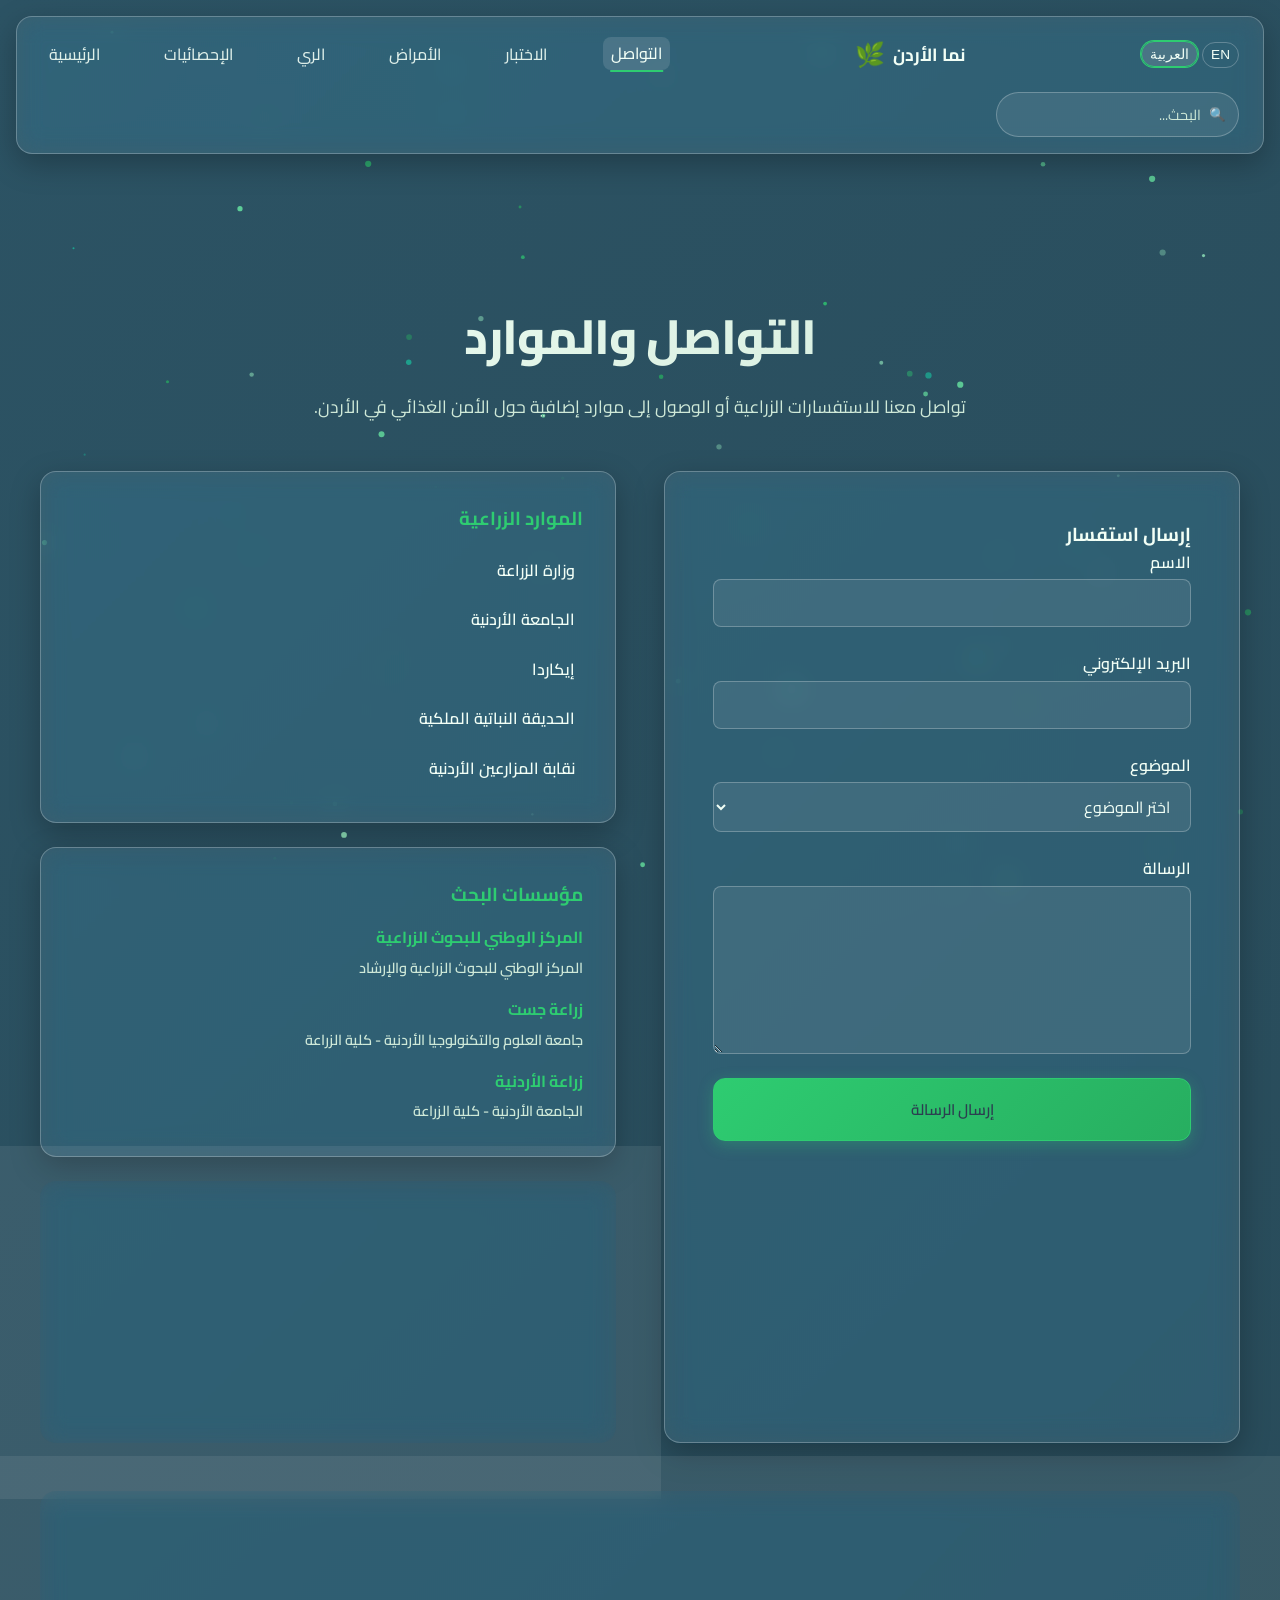
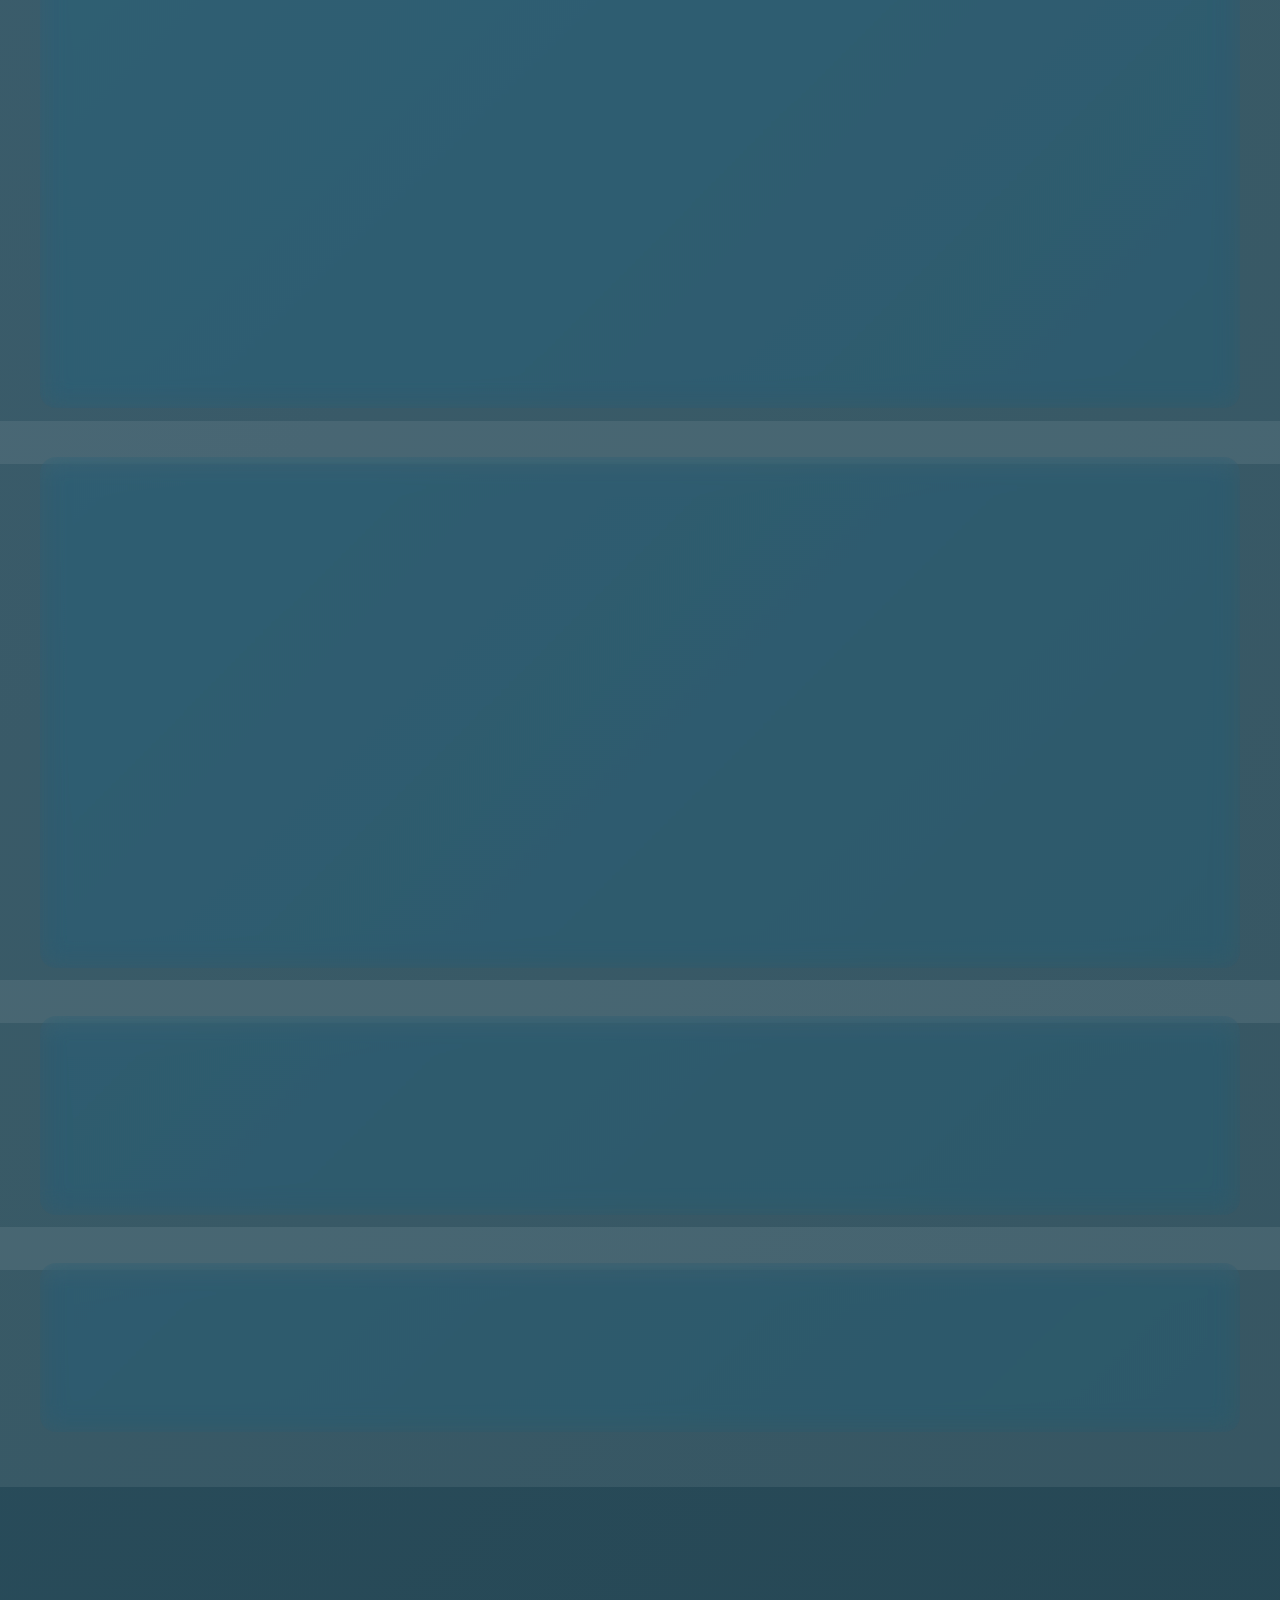
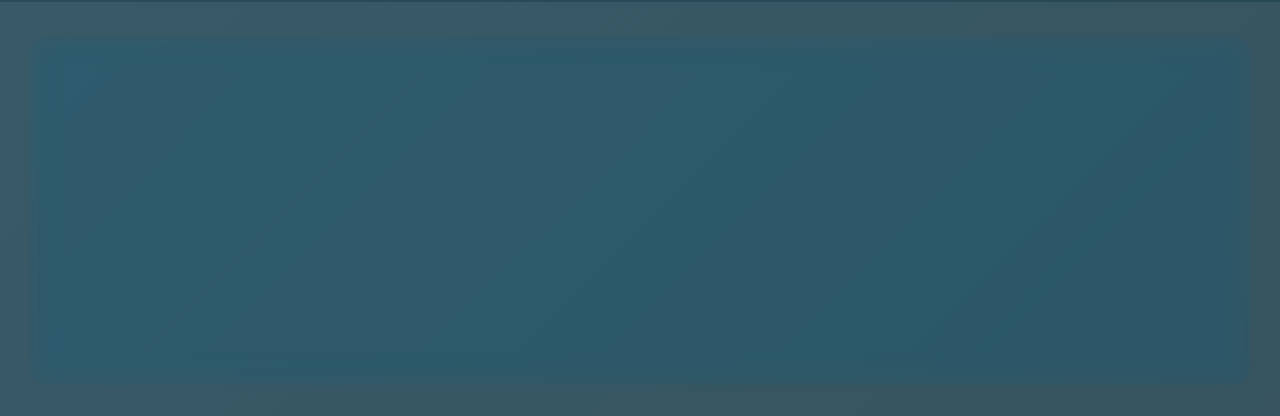
==== html/contact.html @ 5e42ae48 "Namaa Jordan2 - v1" ====
<!DOCTYPE html>
<html lang="en" dir="ltr">
<head>
  <meta charset="UTF-8" />
  <meta name="viewport" content="width=device-width, initial-scale=1.0" />
  <meta name="description" content="Contact & Resources - Get in touch for agricultural inquiries or access additional resources about Jordan's food security." />
  <title>Contact & Resources | اتصل بنا والموارد</title>
  <link rel="preconnect" href="https://fonts.googleapis.com">
  <link rel="preconnect" href="https://fonts.gstatic.com" crossorigin>
  <link href="https://fonts.googleapis.com/css2?family=Poppins:wght@300;400;600;700;800&family=Cairo:wght@400;600;700;800&display=swap" rel="stylesheet">
  <link rel="stylesheet" href="../css/style.css" />
  <link rel="stylesheet" href="../css/rtl-support.css" />
  <link rel="icon" href="../images/favicon.svg" />
</head>
<body>
  <canvas id="particles"></canvas>

  <header class="glass nav">
    <div class="brand">
      <span class="logo">🌿</span>
      <span data-i18n="brand">Food Security in Jordan</span>
    </div>
    <nav class="nav-menu">
      <a href="../index.html" data-i18n="nav_home">Home</a>
      <a href="statistics.html" data-i18n="nav_stats">Statistics</a>
      <a href="irrigation.html" data-i18n="nav_irrigation">Irrigation</a>
      <a href="diseases.html" data-i18n="nav_diseases">Diseases</a>
      <a href="quiz.html" data-i18n="nav_quiz">Quiz</a>
      <a href="contact.html" class="active" data-i18n="nav_contact">Contact</a>
    </nav>
    <div class="nav-toggle" id="navToggle">
      <span></span>
      <span></span>
      <span></span>
    </div>
    <div class="search-container">
      <input type="text" id="searchInput" placeholder="Search..." data-i18n-placeholder="search_placeholder">
      <button id="searchBtn">🔍</button>
    </div>
    <div class="lang-switch">
      <button id="lang-en" class="chip active">EN</button>
      <button id="lang-ar" class="chip">العربية</button>
    </div>
  </header>

  <main>
    <!-- Contact Section -->
    <section id="contact" class="section">
      <div class="container">
        <h2 class="section-title" data-i18n="contact_title">Contact & Resources</h2>
        <p class="section-desc" data-i18n="contact_desc">Get in touch for agricultural inquiries or access additional resources about Jordan's food security.</p>
        
        <div class="contact-content">
          <div class="contact-form-container glass fade-up">
            <h3 data-i18n="send_inquiry">Send an Inquiry</h3>
            <form class="contact-form" id="contactForm">
              <div class="form-group">
                <label for="name" data-i18n="name_label">Name</label>
                <input type="text" id="name" name="name" required>
              </div>
              <div class="form-group">
                <label for="email" data-i18n="email_label">Email</label>
                <input type="email" id="email" name="email" required>
              </div>
              <div class="form-group">
                <label for="subject" data-i18n="subject_label">Subject</label>
                <select id="subject" name="subject" required>
                  <option value="" data-i18n="select_subject">Select a subject</option>
                  <option value="irrigation" data-i18n="irrigation_inquiry">Irrigation Systems</option>
                  <option value="crops" data-i18n="crops_inquiry">Crop Information</option>
                  <option value="diseases" data-i18n="diseases_inquiry">Plant Diseases</option>
                  <option value="vertical-farming" data-i18n="vertical_farming_inquiry">Vertical Farming</option>
                  <option value="research" data-i18n="research_inquiry">Research Collaboration</option>
                  <option value="other" data-i18n="other_inquiry">Other</option>
                </select>
              </div>
              <div class="form-group">
                <label for="message" data-i18n="message_label">Message</label>
                <textarea id="message" name="message" rows="5" required></textarea>
              </div>
              <button type="submit" class="btn primary" data-i18n="send_message">Send Message</button>
            </form>
          </div>
          
          <div class="contact-info">
            <div class="info-card glass fade-up">
              <h3 data-i18n="agricultural_resources">Agricultural Resources</h3>
              <div class="resource-links">
                <a href="#" class="resource-link" data-i18n="ministry_agriculture">Ministry of Agriculture</a>
                <a href="#" class="resource-link" data-i18n="jordan_university">Jordan University of Science & Technology</a>
                <a href="#" class="resource-link" data-i18n="icarda">ICARDA - International Center for Agricultural Research</a>
                <a href="#" class="resource-link" data-i18n="royal_botanic_garden">Royal Botanic Garden</a>
                <a href="#" class="resource-link" data-i18n="farmers_union">Jordan Farmers Union</a>
              </div>
            </div>
            
            <div class="info-card glass fade-up">
              <h3 data-i18n="research_institutions">Research Institutions</h3>
              <div class="institution-list">
                <div class="institution">
                  <h4 data-i18n="ncare">NCARE</h4>
                  <p data-i18n="ncare_desc">National Center for Agricultural Research and Extension</p>
                </div>
                <div class="institution">
                  <h4 data-i18n="just_agriculture">JUST Agriculture</h4>
                  <p data-i18n="just_desc">Faculty of Agriculture, Jordan University of Science and Technology</p>
                </div>
                <div class="institution">
                  <h4 data-i18n="uoj_agriculture">UoJ Agriculture</h4>
                  <p data-i18n="uoj_desc">Faculty of Agriculture, University of Jordan</p>
                </div>
              </div>
            </div>
            
            <div class="info-card glass fade-up">
              <h3 data-i18n="emergency_contacts">Emergency Agricultural Support</h3>
              <div class="emergency-contacts">
                <div class="emergency-contact">
                  <span class="contact-type" data-i18n="plant_disease_hotline">Plant Disease Hotline</span>
                  <span class="contact-info">+962-6-XXX-XXXX</span>
                </div>
                <div class="emergency-contact">
                  <span class="contact-type" data-i18n="irrigation_support">Irrigation Support</span>
                  <span class="contact-info">+962-6-XXX-XXXX</span>
                </div>
                <div class="emergency-contact">
                  <span class="contact-type" data-i18n="extension_services">Extension Services</span>
                  <span class="contact-info">+962-6-XXX-XXXX</span>
                </div>
              </div>
            </div>
          </div>
        </div>

        <!-- Expert Network -->
        <div class="expert-network glass fade-up">
          <h3 data-i18n="expert_network_title">Expert Network</h3>
          <p data-i18n="expert_network_desc">Connect with leading agricultural experts and researchers in Jordan.</p>
          
          <div class="experts-grid">
            <div class="expert-card">
              <div class="expert-avatar">👨‍🔬</div>
              <div class="expert-info">
                <h4 data-i18n="expert_irrigation">Dr. Ahmad Al-Rashid</h4>
                <p class="expert-title" data-i18n="irrigation_specialist">Irrigation Systems Specialist</p>
                <p class="expert-affiliation" data-i18n="just_affiliation">Jordan University of Science & Technology</p>
                <div class="expert-expertise">
                  <span class="expertise-tag" data-i18n="drip_irrigation">Drip Irrigation</span>
                  <span class="expertise-tag" data-i18n="water_management">Water Management</span>
                  <span class="expertise-tag" data-i18n="precision_agriculture">Precision Agriculture</span>
                </div>
              </div>
            </div>

            <div class="expert-card">
              <div class="expert-avatar">👩‍🌾</div>
              <div class="expert-info">
                <h4 data-i18n="expert_crops">Dr. Fatima Al-Zahra</h4>
                <p class="expert-title" data-i18n="crop_scientist">Crop Production Scientist</p>
                <p class="expert-affiliation" data-i18n="uoj_affiliation">University of Jordan</p>
                <div class="expert-expertise">
                  <span class="expertise-tag" data-i18n="olive_cultivation">Olive Cultivation</span>
                  <span class="expertise-tag" data-i18n="sustainable_farming">Sustainable Farming</span>
                  <span class="expertise-tag" data-i18n="organic_agriculture">Organic Agriculture</span>
                </div>
              </div>
            </div>

            <div class="expert-card">
              <div class="expert-avatar">👨‍💼</div>
              <div class="expert-info">
                <h4 data-i18n="expert_diseases">Dr. Omar Khalil</h4>
                <p class="expert-title" data-i18n="plant_pathologist">Plant Pathologist</p>
                <p class="expert-affiliation" data-i18n="ncare_affiliation">NCARE</p>
                <div class="expert-expertise">
                  <span class="expertise-tag" data-i18n="disease_management">Disease Management</span>
                  <span class="expertise-tag" data-i18n="integrated_pest_management">IPM</span>
                  <span class="expertise-tag" data-i18n="biological_control">Biological Control</span>
                </div>
              </div>
            </div>

            <div class="expert-card">
              <div class="expert-avatar">👩‍💻</div>
              <div class="expert-info">
                <h4 data-i18n="expert_technology">Dr. Layla Mansour</h4>
                <p class="expert-title" data-i18n="agtech_researcher">AgTech Researcher</p>
                <p class="expert-affiliation" data-i18n="icarda_affiliation">ICARDA</p>
                <div class="expert-expertise">
                  <span class="expertise-tag" data-i18n="vertical_farming">Vertical Farming</span>
                  <span class="expertise-tag" data-i18n="smart_agriculture">Smart Agriculture</span>
                  <span class="expertise-tag" data-i18n="climate_adaptation">Climate Adaptation</span>
                </div>
              </div>
            </div>
          </div>
        </div>

        <!-- Educational Programs -->
        <div class="educational-programs glass fade-up">
          <h3 data-i18n="educational_programs_title">Educational Programs & Training</h3>
          
          <div class="programs-grid">
            <div class="program-card">
              <div class="program-icon">🎓</div>
              <h4 data-i18n="farmer_training">Farmer Training Programs</h4>
              <p data-i18n="farmer_training_desc">Comprehensive training programs for modern agricultural techniques and sustainable farming practices.</p>
              <div class="program-details">
                <div class="program-detail">
                  <span class="detail-label" data-i18n="duration">Duration:</span>
                  <span class="detail-value" data-i18n="duration_weeks">2-4 weeks</span>
                </div>
                <div class="program-detail">
                  <span class="detail-label" data-i18n="frequency">Frequency:</span>
                  <span class="detail-value" data-i18n="frequency_monthly">Monthly</span>
                </div>
                <div class="program-detail">
                  <span class="detail-label" data-i18n="location">Location:</span>
                  <span class="detail-value" data-i18n="location_multiple">Multiple Centers</span>
                </div>
              </div>
              <button class="btn ghost" data-i18n="learn_more">Learn More</button>
            </div>

            <div class="program-card">
              <div class="program-icon">🔬</div>
              <h4 data-i18n="research_workshops">Research Workshops</h4>
              <p data-i18n="research_workshops_desc">Advanced workshops on agricultural research methodologies and latest scientific developments.</p>
              <div class="program-details">
                <div class="program-detail">
                  <span class="detail-label" data-i18n="duration">Duration:</span>
                  <span class="detail-value" data-i18n="duration_days">3-5 days</span>
                </div>
                <div class="program-detail">
                  <span class="detail-label" data-i18n="frequency">Frequency:</span>
                  <span class="detail-value" data-i18n="frequency_quarterly">Quarterly</span>
                </div>
                <div class="program-detail">
                  <span class="detail-label" data-i18n="location">Location:</span>
                  <span class="detail-value" data-i18n="location_universities">Universities</span>
                </div>
              </div>
              <button class="btn ghost" data-i18n="learn_more">Learn More</button>
            </div>

            <div class="program-card">
              <div class="program-icon">💻</div>
              <h4 data-i18n="online_courses">Online Courses</h4>
              <p data-i18n="online_courses_desc">Self-paced online learning modules covering various aspects of Jordan's agriculture and food security.</p>
              <div class="program-details">
                <div class="program-detail">
                  <span class="detail-label" data-i18n="duration">Duration:</span>
                  <span class="detail-value" data-i18n="duration_flexible">Flexible</span>
                </div>
                <div class="program-detail">
                  <span class="detail-label" data-i18n="frequency">Frequency:</span>
                  <span class="detail-value" data-i18n="frequency_anytime">Anytime</span>
                </div>
                <div class="program-detail">
                  <span class="detail-label" data-i18n="location">Location:</span>
                  <span class="detail-value" data-i18n="location_online">Online</span>
                </div>
              </div>
              <button class="btn ghost" data-i18n="learn_more">Learn More</button>
            </div>

            <div class="program-card">
              <div class="program-icon">🌱</div>
              <h4 data-i18n="youth_programs">Youth Agriculture Programs</h4>
              <p data-i18n="youth_programs_desc">Special programs designed to engage young people in agriculture and promote career development in the sector.</p>
              <div class="program-details">
                <div class="program-detail">
                  <span class="detail-label" data-i18n="duration">Duration:</span>
                  <span class="detail-value" data-i18n="duration_months">6 months</span>
                </div>
                <div class="program-detail">
                  <span class="detail-label" data-i18n="frequency">Frequency:</span>
                  <span class="detail-value" data-i18n="frequency_biannual">Bi-annual</span>
                </div>
                <div class="program-detail">
                  <span class="detail-label" data-i18n="location">Location:</span>
                  <span class="detail-value" data-i18n="location_field">Field Sites</span>
                </div>
              </div>
              <button class="btn ghost" data-i18n="learn_more">Learn More</button>
            </div>
          </div>
        </div>
        
        <!-- Social Sharing -->
        <div class="social-sharing glass fade-up">
          <h3 data-i18n="share_knowledge">Share This Knowledge</h3>
          <div class="social-buttons">
            <button class="social-btn facebook" data-i18n="share_facebook">Share on Facebook</button>
            <button class="social-btn twitter" data-i18n="share_twitter">Share on Twitter</button>
            <button class="social-btn linkedin" data-i18n="share_linkedin">Share on LinkedIn</button>
            <button class="social-btn whatsapp" data-i18n="share_whatsapp">Share on WhatsApp</button>
          </div>
        </div>

        <!-- Newsletter Signup -->
        <div class="newsletter-signup glass fade-up">
          <h3 data-i18n="newsletter_title">Stay Updated</h3>
          <p data-i18n="newsletter_desc">Subscribe to our newsletter for the latest updates on Jordan's agricultural developments and food security initiatives.</p>
          
          <form class="newsletter-form" id="newsletterForm">
            <div class="newsletter-input-group">
              <input type="email" id="newsletter-email" name="newsletter-email" placeholder="Enter your email address" data-i18n-placeholder="newsletter_placeholder" required>
              <button type="submit" class="btn primary" data-i18n="subscribe">Subscribe</button>
            </div>
            <div class="newsletter-options">
              <label class="checkbox-label">
                <input type="checkbox" name="newsletter-topics" value="research">
                <span class="checkmark"></span>
                <span data-i18n="newsletter_research">Research Updates</span>
              </label>
              <label class="checkbox-label">
                <input type="checkbox" name="newsletter-topics" value="events">
                <span class="checkmark"></span>
                <span data-i18n="newsletter_events">Events & Workshops</span>
              </label>
              <label class="checkbox-label">
                <input type="checkbox" name="newsletter-topics" value="policy">
                <span class="checkmark"></span>
                <span data-i18n="newsletter_policy">Policy Updates</span>
              </label>
            </div>
          </form>
        </div>
      </div>
    </section>
  </main>

  <!-- Loading Overlay -->
  <div class="loading-overlay" id="loadingOverlay">
    <div class="loading-spinner"></div>
    <p data-i18n="loading">Loading...</p>
  </div>

  <footer class="footer glass">
    <div class="footer-content">
      <div class="footer-section">
        <h4 data-i18n="about_site">About This Site</h4>
        <p data-i18n="footer_description">Comprehensive resource for Jordan's food security, agriculture, and sustainable farming practices.</p>
      </div>
      <div class="footer-section">
        <h4 data-i18n="quick_links">Quick Links</h4>
        <div class="footer-links">
          <a href="statistics.html" data-i18n="nav_stats">Statistics</a>
          <a href="irrigation.html" data-i18n="nav_irrigation">Irrigation</a>
          <a href="index.html#crops" data-i18n="nav_crops">Crops</a>
          <a href="diseases.html" data-i18n="nav_diseases">Diseases</a>
        </div>
      </div>
      <div class="footer-section">
        <h4 data-i18n="resources">Resources</h4>
        <div class="footer-links">
          <a href="quiz.html" data-i18n="nav_quiz">Knowledge Quiz</a>
          <a href="contact.html" data-i18n="nav_contact">Contact</a>
          <a href="#" data-i18n="print_version">Print Version</a>
          <a href="#" data-i18n="download_pdf">Download PDF</a>
        </div>
      </div>
    </div>
    <div class="footer-bottom">
      <p>
        <span data-i18n="footer_txt">Namaa Jordan</span>
        · <a href="#contact" class="top" data-i18n="back_top">Back to top</a>
      </p>
      <p class="footer-credits">
        <span data-i18n="footer_year">2025</span>
        · <span data-i18n="footer_version">Version 1.0</span>
      </p>
    </div>
  </footer>

  <script src="../js/data-manager.js"></script>
  <script src="../js/chart-manager.js"></script>
  <script src="../js/language-manager.js"></script>
  <script src="../js/app.js"></script>
</body>
</html>
---- css/style.css ----
/* Enhanced Food Security in Jordan - Comprehensive CSS */
:root {
  /* Color Palette */
  --bg1: #0f2027; /* Dark green-blue */
  --bg2: #203a43;
  --bg3: #2c5364;
  --acc1: #2ecc71; /* Primary green */
  --acc2: #27ae60; /* Secondary green */
  --acc3: #1abc9c; /* Teal accent */
  --warning: #f39c12; /* Orange */
  --danger: #e74c3c; /* Red */
  --info: #3498db; /* Blue */
  
  /* Glass morphism */
  --glass-bg: rgba(255,255,255,0.08);
  --glass-brd: rgba(255,255,255,0.25);
  --glass-hover: rgba(255,255,255,0.12);
  
  /* Typography */
  --text: #f2fff6;
  --text-muted: #cfe9d8;
  --text-dark: #2c3e50;
  --text-light: #ecf0f1;
  
  /* Shadows */
  --shadow-sm: 0 2px 10px rgba(0,0,0,0.1);
  --shadow: 0 10px 30px rgba(0,0,0,0.25);
  --shadow-lg: 0 20px 60px rgba(0,0,0,0.35);
  
  /* Spacing */
  --space-xs: 0.25rem;
  --space-sm: 0.5rem;
  --space-md: 1rem;
  --space-lg: 1.5rem;
  --space-xl: 2rem;
  --space-2xl: 3rem;
  
  /* Breakpoints */
  --mobile: 480px;
  --tablet: 768px;
  --desktop: 1024px;
  --wide: 1440px;
  
  /* Animations */
  --transition: all 0.3s cubic-bezier(0.4, 0, 0.2, 1);
  --transition-fast: all 0.15s ease;
  --transition-slow: all 0.5s ease;
}

/* Reset and Base Styles */
*, *::before, *::after {
  box-sizing: border-box;
  margin: 0;
  padding: 0;
}

html {
  font-size: 16px;
  scroll-behavior: smooth;
}

body {
  height: 100%;
  color: var(--text);
  font-family: 'Poppins', 'Cairo', system-ui, -apple-system, 'Segoe UI', Roboto, Arial, sans-serif;
  font-weight: 400;
  line-height: 1.6;
  background: linear-gradient(-45deg, var(--bg1), var(--bg2), var(--bg3));
  background-size: 400% 400%;
  animation: bgShift 18s ease infinite;
  overflow-x: hidden;
  -webkit-font-smoothing: antialiased;
  -moz-osx-font-smoothing: grayscale;
}

@keyframes bgShift {
  0% { background-position: 0% 50%; }
  50% { background-position: 100% 50%; }
  100% { background-position: 0% 50%; }
}

/* Particles Canvas */
#particles {
  position: fixed;
  inset: 0;
  z-index: 0;
  pointer-events: none;
}

/* Enhanced Glassmorphism */
.glass {
  background: var(--glass-bg);
  border: 1px solid var(--glass-brd);
  backdrop-filter: blur(12px) saturate(140%);
  -webkit-backdrop-filter: blur(12px) saturate(140%);
  border-radius: 16px;
  box-shadow: var(--shadow);
  transition: var(--transition);
}

.glass:hover {
  background: var(--glass-hover);
  transform: translateY(-2px);
  box-shadow: var(--shadow-lg);
}

/* Enhanced Navigation */
.nav {
  position: sticky;
  top: var(--space-md);
  z-index: 100;
  margin: var(--space-md);
  padding: var(--space-md) var(--space-lg);
  display: flex;
  align-items: center;
  justify-content: space-between;
  gap: var(--space-md);
  flex-wrap: wrap;
}

.brand {
  display: flex;
  align-items: center;
  gap: var(--space-sm);
  font-weight: 700;
  font-size: 1.1rem;
  white-space: nowrap;
}

.brand .logo {
  font-size: 1.5rem;
  animation: pulse 2s ease-in-out infinite alternate;
}

@keyframes pulse {
  0% { transform: scale(1); }
  100% { transform: scale(1.05); }
}

.nav-menu {
  display: flex;
  gap: var(--space-md);
  flex-wrap: wrap;
  align-items: center;
}

.nav-menu a {
  color: var(--text);
  text-decoration: none;
  opacity: 0.9;
  transition: var(--transition);
  padding: var(--space-xs) var(--space-sm);
  border-radius: 8px;
  font-weight: 500;
  position: relative;
}

.nav-menu a:hover,
.nav-menu a.active {
  opacity: 1;
  background: var(--glass-hover);
  transform: translateY(-1px);
}

.nav-menu a::after {
  content: '';
  position: absolute;
  bottom: -2px;
  left: 50%;
  width: 0;
  height: 2px;
  background: var(--acc1);
  transition: var(--transition);
  transform: translateX(-50%);
}

.nav-menu a:hover::after,
.nav-menu a.active::after {
  width: 80%;
}

/* Mobile Navigation Toggle */
.nav-toggle {
  display: none;
  flex-direction: column;
  cursor: pointer;
  padding: var(--space-xs);
  gap: 4px;
}

.nav-toggle span {
  width: 24px;
  height: 2px;
  background: var(--text);
  transition: var(--transition);
  border-radius: 2px;
}

.nav-toggle.active span:nth-child(1) {
  transform: rotate(45deg) translate(6px, 6px);
}

.nav-toggle.active span:nth-child(2) {
  opacity: 0;
}

.nav-toggle.active span:nth-child(3) {
  transform: rotate(-45deg) translate(6px, -6px);
}

/* Search Container */
.search-container {
  display: flex;
  align-items: center;
  background: var(--glass-bg);
  border: 1px solid var(--glass-brd);
  border-radius: 24px;
  padding: var(--space-xs) var(--space-sm);
  transition: var(--transition);
}

.search-container:focus-within {
  background: var(--glass-hover);
  box-shadow: 0 0 0 2px var(--acc1);
}

#searchInput {
  background: transparent;
  border: none;
  color: var(--text);
  padding: var(--space-xs);
  width: 200px;
  outline: none;
  font-size: 0.9rem;
}

#searchInput::placeholder {
  color: var(--text-muted);
}

#searchBtn {
  background: transparent;
  border: none;
  color: var(--text);
  cursor: pointer;
  padding: var(--space-xs);
  border-radius: 50%;
  transition: var(--transition);
}

#searchBtn:hover {
  background: var(--glass-hover);
}

/* Language Switch */
.lang-switch {
  display: flex;
  gap: var(--space-xs);
}

.chip {
  border: 1px solid var(--glass-brd);
  background: transparent;
  color: var(--text);
  padding: var(--space-xs) var(--space-sm);
  border-radius: 20px;
  cursor: pointer;
  transition: var(--transition);
  font-size: 0.85rem;
  font-weight: 500;
}

.chip.active,
.chip:hover {
  background: var(--glass-hover);
  transform: translateY(-1px);
}

.chip.active {
  border-color: var(--acc1);
  box-shadow: 0 0 0 1px var(--acc1);
}

/* Main Layout */
main {
  position: relative;
  z-index: 1;
}

.section {
  padding: clamp(60px, 8vw, 120px) var(--space-lg);
  position: relative;
}

.section.alt {
  background: linear-gradient(to bottom, rgba(255,255,255,0.05), rgba(255,255,255,0));
}

.container {
  max-width: 1200px;
  margin: 0 auto;
  width: 100%;
}

.section-title {
  font-size: clamp(2rem, 5vw, 3rem);
  margin: 0 0 var(--space-md);
  letter-spacing: -0.02em;
  font-weight: 700;
  background: linear-gradient(135deg, var(--text), var(--text-muted));
  -webkit-background-clip: text;
  background-clip: text;
  -webkit-text-fill-color: transparent;
  text-align: center;
}

.section-desc {
  margin: 0 0 var(--space-2xl);
  color: var(--text-muted);
  font-size: 1.1rem;
  text-align: center;
  max-width: 800px;
  margin-left: auto;
  margin-right: auto;
}

/* Hero Section */
.hero {
  display: grid;
  place-items: center;
  min-height: 85vh;
  position: relative;
  text-align: center;
}
.hero-content {
  padding: var(--space-2xl);
  text-align: center;
  max-width: 900px;
  margin: 0 auto;
}

.title {
  font-size: clamp(2.5rem, 6vw, 4rem);
  margin: 0 0 var(--space-md);
  font-weight: 800;
  line-height: 1.1;
}

.gradient-text {
  background: linear-gradient(135deg, #c8ffdf, #6ef7a9, #17d16d, var(--acc1));
  background-size: 300% 300%;
  -webkit-background-clip: text;
  background-clip: text;
  -webkit-text-fill-color: transparent;
  animation: gradientShift 4s ease infinite;
}

@keyframes gradientShift {
  0%, 100% { background-position: 0% 50%; }
  50% { background-position: 100% 50%; }
}

.subtitle {
  color: var(--text-muted);
  font-size: 1.2rem;
  margin-bottom: var(--space-xl);
  line-height: 1.6;
}

.cta {
  margin-top: var(--space-xl);
  display: flex;
  gap: var(--space-md);
  justify-content: center;
  flex-wrap: wrap;
}

/* Enhanced Button Styles */
.btn {
  display: inline-flex;
  align-items: center;
  justify-content: center;
  padding: var(--space-md) var(--space-xl);
  border-radius: 12px;
  border: 1px solid var(--glass-brd);
  color: var(--text);
  text-decoration: none;
  font-weight: 600;
  font-size: 0.95rem;
  transition: var(--transition);
  cursor: pointer;
  position: relative;
  overflow: hidden;
  min-width: 140px;
}

.btn::before {
  content: '';
  position: absolute;
  top: 0;
  left: -100%;
  width: 100%;
  height: 100%;
  background: linear-gradient(90deg, transparent, rgba(255,255,255,0.1), transparent);
  transition: var(--transition-slow);
}

.btn:hover::before {
  left: 100%;
}

.btn.primary {
  background: linear-gradient(135deg, var(--acc1), var(--acc2));
  color: var(--text-dark);
  border-color: var(--acc1);
  box-shadow: 0 4px 15px rgba(46, 204, 113, 0.3);
}

.btn.primary:hover {
  transform: translateY(-2px);
  box-shadow: 0 8px 25px rgba(46, 204, 113, 0.4);
}

.btn.ghost {
  background: transparent;
}

.btn.ghost:hover {
  background: var(--glass-hover);
  transform: translateY(-2px);
}

/* Floating Stats */
.floating-stats {
  position: absolute;
  bottom: 10%;
  left: 0;
  right: 0;
  display: flex;
  gap: var(--space-lg);
  justify-content: center;
  pointer-events: none;
  flex-wrap: wrap;
}

.bubble {
  background: var(--glass-bg);
  border: 1px solid var(--glass-brd);
  backdrop-filter: blur(10px);
  padding: var(--space-sm) var(--space-md);
  border-radius: 16px;
  font-size: 1.5rem;
  animation: float 6s ease-in-out infinite;
  box-shadow: var(--shadow);
}

.bubble:nth-child(2) { animation-delay: 1s; }
.bubble:nth-child(3) { animation-delay: 2s; }
.bubble:nth-child(4) { animation-delay: 3s; }

@keyframes float {
  0%, 100% { transform: translateY(0) rotate(0deg); }
  25% { transform: translateY(-8px) rotate(1deg); }
  50% { transform: translateY(-15px) rotate(0deg); }
  75% { transform: translateY(-8px) rotate(-1deg); }
}

/* Enhanced Grid Layouts */
.charts-grid {
  display: grid;
  grid-template-columns: repeat(auto-fit, minmax(320px, 1fr));
  gap: var(--space-xl);
  margin-bottom: var(--space-2xl);
}

.stats-overview {
  display: grid;
  grid-template-columns: repeat(auto-fit, minmax(200px, 1fr));
  gap: var(--space-lg);
  margin-bottom: var(--space-2xl);
}

.irrigation-methods {
  display: grid;
  grid-template-columns: repeat(auto-fit, minmax(350px, 1fr));
  gap: var(--space-xl);
  margin-bottom: var(--space-2xl);
}

.crops-grid {
  display: grid;
  grid-template-columns: repeat(auto-fit, minmax(300px, 1fr));
  gap: var(--space-xl);
}

.native-plants-grid {
  display: grid;
  grid-template-columns: repeat(auto-fit, minmax(280px, 1fr));
  gap: var(--space-lg);
}

.vertical-benefits {
  display: grid;
  grid-template-columns: repeat(auto-fit, minmax(250px, 1fr));
  gap: var(--space-lg);
  margin-bottom: var(--space-2xl);
}

.diseases-grid {
  display: grid;
  grid-template-columns: repeat(auto-fit, minmax(350px, 1fr));
  gap: var(--space-xl);
}
/* Card Components */
.card {
  padding: var(--space-xl);
  transition: var(--transition);
  position: relative;
  overflow: hidden;
}

.card h3 {
  margin: 0 0 var(--space-md);
  font-size: 1.3rem;
  font-weight: 600;
}

.card h4 {
  margin: 0 0 var(--space-sm);
  font-size: 1.1rem;
  font-weight: 600;
  color: var(--acc1);
}

/* Statistics Cards */
.stat-card {
  text-align: center;
  padding: var(--space-xl);
  position: relative;
  overflow: hidden;
}

.stat-icon {
  font-size: 2.5rem;
  margin-bottom: var(--space-md);
  display: block;
}

.stat-number {
  font-size: 2.5rem;
  font-weight: 800;
  color: var(--acc1);
  display: block;
  margin-bottom: var(--space-xs);
}

.stat-label {
  color: var(--text-muted);
  font-size: 0.9rem;
  font-weight: 500;
}

/* Animated Counter */
.stat-number[data-count] {
  animation: countUp 2s ease-out forwards;
}

@keyframes countUp {
  from { transform: scale(0.5); opacity: 0; }
  to { transform: scale(1); opacity: 1; }
}

/* Water Stress Info */
.water-stress-info {
  padding: var(--space-2xl);
  margin: var(--space-2xl) 0;
}

.water-stress-content {
  display: grid;
  grid-template-columns: auto 1fr;
  gap: var(--space-xl);
  align-items: center;
}

.water-stress-stat {
  text-align: center;
}

.stress-number {
  font-size: 4rem;
  font-weight: 800;
  color: var(--danger);
  display: block;
  line-height: 1;
}

.stress-label {
  font-size: 1.1rem;
  color: var(--text-muted);
  margin-top: var(--space-sm);
}

.water-challenges {
  list-style: none;
  padding: 0;
}

.water-challenges li {
  padding: var(--space-xs) 0;
  position: relative;
  padding-left: var(--space-lg);
}

.water-challenges li::before {
  content: '⚠️';
  position: absolute;
  left: 0;
  top: var(--space-xs);
}

/* Tab System */
.category-tabs, .plant-categories .category-tabs, .disease-categories .category-tabs {
  display: flex;
  gap: var(--space-sm);
  margin-bottom: var(--space-2xl);
  justify-content: center;
  flex-wrap: wrap;
}

.tab-btn {
  padding: var(--space-sm) var(--space-lg);
  background: transparent;
  border: 1px solid var(--glass-brd);
  color: var(--text-muted);
  border-radius: 25px;
  cursor: pointer;
  transition: var(--transition);
  font-weight: 500;
}

.tab-btn.active,
.tab-btn:hover {
  background: var(--glass-hover);
  color: var(--text);
  border-color: var(--acc1);
  transform: translateY(-2px);
}

.crop-content, .plant-content, .disease-content {
  display: none;
}

.crop-content.active, .plant-content.active, .disease-content.active {
  display: block;
  animation: fadeInUp 0.5s ease;
}

@keyframes fadeInUp {
  from {
    opacity: 0;
    transform: translateY(20px);
  }
  to {
    opacity: 1;
    transform: translateY(0);
  }
}

/* Irrigation Method Cards */
.method-card {
  padding: var(--space-xl);
  position: relative;
}

.method-header {
  display: flex;
  justify-content: space-between;
  align-items: center;
  margin-bottom: var(--space-lg);
}

.efficiency-badge {
  padding: var(--space-xs) var(--space-sm);
  border-radius: 15px;
  font-size: 0.8rem;
  font-weight: 600;
  text-transform: uppercase;
}

.efficiency-badge {
  background: var(--acc1);
  color: var(--text-dark);
}

.efficiency-badge.moderate {
  background: var(--warning);
  color: var(--text-dark);
}

.efficiency-badge.low {
  background: var(--danger);
  color: var(--text);
}

.method-benefits {
  list-style: none;
  padding: 0;
}

.method-benefits li {
  padding: var(--space-xs) 0;
  position: relative;
  padding-left: var(--space-lg);
}

.method-benefits li::before {
  content: '✓';
  position: absolute;
  left: 0;
  color: var(--acc1);
  font-weight: bold;
}

/* Jordan Valley Section */
.jordan-valley-section {
  padding: var(--space-2xl);
  margin: var(--space-2xl) 0;
}

.valley-content {
  display: grid;
  grid-template-columns: 1fr auto;
  gap: var(--space-2xl);
  align-items: center;
}

.map-placeholder {
  width: 300px;
  height: 200px;
  background: linear-gradient(135deg, var(--acc1), var(--acc2));
  border-radius: 12px;
  position: relative;
  overflow: hidden;
}

.region {
  position: absolute;
  padding: var(--space-xs) var(--space-sm);
  background: var(--glass-bg);
  border: 1px solid var(--glass-brd);
  border-radius: 8px;
  font-size: 0.8rem;
  cursor: pointer;
  transition: var(--transition);
}

.region:hover {
  background: var(--glass-hover);
  transform: scale(1.05);
}

.region.north { top: 20px; left: 50px; }
.region.middle { top: 80px; left: 80px; }
.region.south { bottom: 20px; right: 50px; }

.valley-stats {
  display: flex;
  flex-direction: column;
  gap: var(--space-lg);
}

.valley-stat {
  text-align: center;
}

.stat-value {
  font-size: 2rem;
  font-weight: 800;
  color: var(--acc1);
  display: block;
}

.stat-unit {
  font-size: 0.9rem;
  color: var(--text-muted);
}

/* Conservation Techniques */
.techniques-grid {
  display: grid;
  grid-template-columns: repeat(auto-fit, minmax(250px, 1fr));
  gap: var(--space-lg);
}

.technique-card {
  text-align: center;
  padding: var(--space-xl);
}

.technique-icon {
  font-size: 3rem;
  margin-bottom: var(--space-md);
  display: block;
}

/* Crop Cards */
.crop-card {
  position: relative;
  overflow: hidden;
  border-radius: 16px;
}

.crop-image {
  position: relative;
  overflow: hidden;
  border-radius: 12px;
  margin-bottom: var(--space-md);
}

.crop-image img {
  width: 100%;
  height: 250px;
  object-fit: cover;
  transition: var(--transition);
}

.crop-card:hover .crop-image img {
  transform: scale(1.05);
}

.crop-overlay {
  position: absolute;
  top: var(--space-md);
  right: var(--space-md);
  background: var(--glass-bg);
  backdrop-filter: blur(10px);
  padding: var(--space-sm);
  border-radius: 12px;
  text-align: center;
}

.crop-percentage {
  font-size: 1.5rem;
  font-weight: 800;
  color: var(--acc1);
  display: block;
}

.crop-label {
  font-size: 0.8rem;
  color: var(--text-muted);
}

.crop-regions {
  color: var(--text-muted);
  font-size: 0.9rem;
  margin-bottom: var(--space-md);
}

.crop-stats {
  display: flex;
  gap: var(--space-lg);
  margin: var(--space-md) 0;
}

.crop-stats .stat {
  text-align: center;
  flex: 1;
}

.crop-stats .stat-value {
  font-size: 1.3rem;
  font-weight: 700;
  color: var(--acc1);
  display: block;
}

.crop-stats .stat-label {
  font-size: 0.8rem;
  color: var(--text-muted);
}

/* Heritage Crops */
.heritage-intro {
  padding: var(--space-2xl);
  margin-bottom: var(--space-2xl);
  text-align: center;
}

.rare-crops-grid {
  display: grid;
  grid-template-columns: repeat(auto-fit, minmax(350px, 1fr));
  gap: var(--space-xl);
}

.rare-crop-card {
  padding: var(--space-xl);
}

.rare-crop-header {
  display: flex;
  justify-content: space-between;
  align-items: center;
  margin-bottom: var(--space-lg);
}

.status {
  padding: var(--space-xs) var(--space-sm);
  border-radius: 15px;
  font-size: 0.8rem;
  font-weight: 600;
  text-transform: uppercase;
}

.status.endangered {
  background: var(--danger);
  color: var(--text);
}

.status.rare {
  background: var(--warning);
  color: var(--text-dark);
}

.status.protected {
  background: var(--acc1);
  color: var(--text-dark);
}

.rare-crop-content {
  display: grid;
  grid-template-columns: 120px 1fr;
  gap: var(--space-lg);
  align-items: start;
}

.rare-crop-content img {
  width: 100%;
  height: 80px;
  object-fit: cover;
  border-radius: 8px;
}

.conservation-status {
  margin-top: var(--space-md);
  padding: var(--space-sm);
  background: rgba(46, 204, 113, 0.1);
  border-radius: 8px;
  font-size: 0.85rem;
  color: var(--acc1);
}

/* Interactive Plant Cards */
.plant-card {
  position: relative;
  perspective: 1000px;
  height: 200px;
  border-radius: 16px;
}

.plant-front, .plant-back {
  position: absolute;
  inset: 0;
  display: flex;
  flex-direction: column;
  justify-content: center;
  align-items: center;
  text-align: center;
  border-radius: 16px;
  backface-visibility: hidden;
  transition: transform 0.6s ease;
  padding: var(--space-lg);
}

.plant-front {
  background: linear-gradient(135deg, rgba(46, 204, 113, 0.25), rgba(39, 174, 96, 0.18));
}

.plant-back {
  transform: rotateY(180deg);
  background: linear-gradient(135deg, rgba(39, 174, 96, 0.25), rgba(46, 204, 113, 0.18));
}

.plant-card.flip:hover .plant-front {
  transform: rotateY(180deg);
}

.plant-card.flip:hover .plant-back {
  transform: rotateY(360deg);
}

.plant-image {
  width: 80px;
  height: 80px;
  border-radius: 50%;
  overflow: hidden;
  margin-bottom: var(--space-sm);
}

.plant-image img {
  width: 100%;
  height: 100%;
  object-fit: cover;
}

.scientific-tag, .scientific-name {
  font-size: 0.85rem;
  color: var(--text-muted);
  font-style: italic;
  margin-top: var(--space-xs);
}

.use-tag {
  display: inline-block;
  padding: var(--space-xs) var(--space-sm);
  background: var(--glass-bg);
  border: 1px solid var(--glass-brd);
  border-radius: 12px;
  font-size: 0.75rem;
  margin: var(--space-xs) var(--space-xs) 0 0;
}

/* Featured Plant Showcase */
.plants-showcase {
  margin-bottom: var(--space-2xl);
}

.featured-plant {
  padding: var(--space-2xl);
  display: grid;
  grid-template-columns: 300px 1fr;
  gap: var(--space-2xl);
  align-items: center;
}

.plant-image-large {
  position: relative;
  border-radius: 16px;
  overflow: hidden;
}

.plant-image-large img {
  width: 100%;
  height: 250px;
  object-fit: cover;
}

.plant-badge {
  position: absolute;
  top: var(--space-md);
  left: var(--space-md);
  padding: var(--space-sm) var(--space-md);
  background: var(--glass-bg);
  backdrop-filter: blur(10px);
  border-radius: 20px;
  font-size: 0.8rem;
  font-weight: 600;
}

.plant-badge.national {
  background: linear-gradient(135deg, var(--acc1), var(--acc2));
  color: var(--text-dark);
}

.plant-info-grid {
  display: grid;
  grid-template-columns: repeat(auto-fit, minmax(150px, 1fr));
  gap: var(--space-md);
  margin: var(--space-lg) 0;
}

.info-item {
  display: flex;
  flex-direction: column;
  gap: var(--space-xs);
}

.info-label {
  font-size: 0.85rem;
  color: var(--text-muted);
  font-weight: 500;
}

.info-value {
  font-weight: 600;
}

.info-value.protected {
  color: var(--acc1);
}
/* Vertical Farming Styles */
.benefit-card {
  display: flex;
  align-items: center;
  gap: var(--space-lg);
  padding: var(--space-xl);
  text-align: left;
}

.benefit-icon {
  font-size: 3rem;
  flex-shrink: 0;
}

.benefit-content h3 {
  margin: 0 0 var(--space-sm);
  color: var(--acc1);
}

.technology-showcase {
  margin: var(--space-2xl) 0;
}

.tech-demo {
  display: grid;
  grid-template-columns: 1fr 1fr;
  gap: var(--space-2xl);
  align-items: center;
  padding: var(--space-2xl);
}

.vertical-farm-animation {
  position: relative;
  width: 300px;
  height: 200px;
  margin: 0 auto;
}

.farm-level {
  position: absolute;
  width: 100%;
  height: 40px;
  background: var(--glass-bg);
  border: 1px solid var(--glass-brd);
  border-radius: 8px;
  display: flex;
  align-items: center;
  justify-content: space-between;
  padding: 0 var(--space-sm);
  animation: levelPulse 3s ease-in-out infinite;
}

.level-1 { top: 0; animation-delay: 0s; }
.level-2 { top: 50px; animation-delay: 0.5s; }
.level-3 { top: 100px; animation-delay: 1s; }
.level-4 { top: 150px; animation-delay: 1.5s; }

@keyframes levelPulse {
  0%, 100% { opacity: 0.7; }
  50% { opacity: 1; }
}

.plants, .led-lights {
  font-size: 1.2rem;
}

.water-system {
  position: absolute;
  right: -50px;
  top: 50%;
  transform: translateY(-50%);
  writing-mode: vertical-rl;
  font-size: 1.5rem;
  animation: waterFlow 2s ease-in-out infinite;
}

@keyframes waterFlow {
  0%, 100% { opacity: 0.5; }
  50% { opacity: 1; }
}

.tech-specs {
  display: grid;
  gap: var(--space-md);
}

.spec {
  display: flex;
  justify-content: space-between;
  align-items: center;
  padding: var(--space-sm) 0;
  border-bottom: 1px solid var(--glass-brd);
}

.spec-label {
  font-weight: 600;
  color: var(--text-muted);
}

.spec-value {
  color: var(--acc1);
  font-weight: 500;
}

/* Case Studies */
.case-study-grid {
  display: grid;
  grid-template-columns: repeat(auto-fit, minmax(350px, 1fr));
  gap: var(--space-xl);
  margin: var(--space-2xl) 0;
}

.case-study-card {
  overflow: hidden;
  border-radius: 16px;
}

.case-study-header {
  position: relative;
  height: 200px;
  overflow: hidden;
}

.case-study-header img {
  width: 100%;
  height: 100%;
  object-fit: cover;
  transition: var(--transition);
}

.case-study-card:hover .case-study-header img {
  transform: scale(1.05);
}

.case-study-badge {
  position: absolute;
  top: var(--space-md);
  right: var(--space-md);
  padding: var(--space-xs) var(--space-sm);
  border-radius: 15px;
  font-size: 0.8rem;
  font-weight: 600;
  text-transform: uppercase;
}

.case-study-badge.startup {
  background: var(--info);
  color: var(--text);
}

.case-study-badge.research {
  background: var(--warning);
  color: var(--text-dark);
}

.case-study-badge.commercial {
  background: var(--acc1);
  color: var(--text-dark);
}

.case-study-content {
  padding: var(--space-xl);
}

.case-study-stats {
  display: flex;
  gap: var(--space-lg);
  margin: var(--space-md) 0;
}

.case-study-highlights {
  display: flex;
  flex-wrap: wrap;
  gap: var(--space-xs);
  margin-top: var(--space-md);
}

.highlight {
  padding: var(--space-xs) var(--space-sm);
  background: var(--glass-bg);
  border: 1px solid var(--glass-brd);
  border-radius: 12px;
  font-size: 0.8rem;
}

/* Investment & Future */
.investment-future {
  margin: var(--space-2xl) 0;
}

.investment-grid {
  display: grid;
  grid-template-columns: repeat(auto-fit, minmax(200px, 1fr));
  gap: var(--space-lg);
  margin: var(--space-lg) 0;
}

.investment-item {
  text-align: center;
  padding: var(--space-lg);
}

.investment-number {
  font-size: 2.5rem;
  font-weight: 800;
  color: var(--acc1);
  display: block;
}

.investment-label {
  font-size: 0.9rem;
  color: var(--text-muted);
  margin-top: var(--space-xs);
}

.potential-areas {
  display: grid;
  grid-template-columns: repeat(auto-fit, minmax(250px, 1fr));
  gap: var(--space-lg);
  margin: var(--space-lg) 0;
}

.potential-area {
  text-align: center;
  padding: var(--space-lg);
}

.potential-icon {
  font-size: 3rem;
  margin-bottom: var(--space-md);
  display: block;
}

/* Comparison Chart */
.comparison-chart {
  padding: var(--space-2xl);
  margin: var(--space-2xl) 0;
}

.comparison-table {
  display: grid;
  gap: 1px;
  background: var(--glass-brd);
  border-radius: 12px;
  overflow: hidden;
}

.comparison-header {
  display: grid;
  grid-template-columns: 1fr 1fr 1fr;
  background: var(--glass-bg);
  font-weight: 600;
}

.comparison-row {
  display: grid;
  grid-template-columns: 1fr 1fr 1fr;
  background: var(--glass-bg);
}

.comparison-metric,
.comparison-traditional,
.comparison-vertical {
  padding: var(--space-md);
  text-align: center;
}

.comparison-vertical.better {
  color: var(--acc1);
  font-weight: 600;
}

.comparison-traditional.better {
  color: var(--acc1);
  font-weight: 600;
}

/* Disease Styles */
.disease-impact {
  padding: var(--space-2xl);
  margin: var(--space-2xl) 0;
  text-align: center;
}

.impact-stats {
  display: grid;
  grid-template-columns: repeat(auto-fit, minmax(200px, 1fr));
  gap: var(--space-lg);
  margin: var(--space-lg) 0;
}

.impact-stat {
  text-align: center;
}

.impact-number {
  font-size: 2rem;
  font-weight: 800;
  color: var(--danger);
  display: block;
}

.impact-label {
  font-size: 0.9rem;
  color: var(--text-muted);
  margin-top: var(--space-xs);
}

.disease-card {
  padding: var(--space-xl);
  border-radius: 16px;
}

.disease-header {
  position: relative;
  margin-bottom: var(--space-lg);
}

.disease-header img {
  width: 100%;
  height: 200px;
  object-fit: cover;
  border-radius: 12px;
}

.severity-badge {
  position: absolute;
  top: var(--space-md);
  right: var(--space-md);
  padding: var(--space-xs) var(--space-sm);
  border-radius: 15px;
  font-size: 0.8rem;
  font-weight: 600;
  text-transform: uppercase;
}

.severity-badge.high {
  background: var(--danger);
  color: var(--text);
}

.severity-badge.medium {
  background: var(--warning);
  color: var(--text-dark);
}

.detail-section {
  margin: var(--space-lg) 0;
}

.detail-section h5 {
  margin: 0 0 var(--space-sm);
  color: var(--acc1);
  font-size: 1rem;
}

.detail-section ul {
  list-style: none;
  padding: 0;
}

.detail-section li {
  padding: var(--space-xs) 0;
  position: relative;
  padding-left: var(--space-lg);
}

.detail-section li::before {
  content: '•';
  position: absolute;
  left: 0;
  color: var(--acc1);
  font-weight: bold;
}

.strategy-tags {
  display: flex;
  flex-wrap: wrap;
  gap: var(--space-xs);
  margin-top: var(--space-sm);
}

.strategy-tag {
  padding: var(--space-xs) var(--space-sm);
  border-radius: 12px;
  font-size: 0.75rem;
  font-weight: 500;
}

.strategy-tag.biological {
  background: rgba(46, 204, 113, 0.2);
  color: var(--acc1);
}

.strategy-tag.cultural {
  background: rgba(52, 152, 219, 0.2);
  color: var(--info);
}

.strategy-tag.chemical {
  background: rgba(243, 156, 18, 0.2);
  color: var(--warning);
}

.strategy-tag.resistant {
  background: rgba(155, 89, 182, 0.2);
  color: #9b59b6;
}

.strategy-tag.physical {
  background: rgba(52, 73, 94, 0.2);
  color: #34495e;
}

.strategy-tag.preventive {
  background: rgba(26, 188, 156, 0.2);
  color: var(--acc3);
}

/* Management Strategies */
.management-strategy-cards {
  display: grid;
  grid-template-columns: repeat(auto-fit, minmax(280px, 1fr));
  gap: var(--space-xl);
  margin: var(--space-2xl) 0;
}

.strategy-card {
  text-align: center;
  padding: var(--space-2xl);
}

.strategy-icon {
  font-size: 3rem;
  margin-bottom: var(--space-lg);
  display: block;
}

.strategy-methods ul {
  list-style: none;
  padding: 0;
  text-align: left;
  margin-top: var(--space-md);
}

.strategy-methods li {
  padding: var(--space-xs) 0;
  position: relative;
  padding-left: var(--space-lg);
}

.strategy-methods li::before {
  content: '→';
  position: absolute;
  left: 0;
  color: var(--acc1);
  font-weight: bold;
}

/* Climate Impact */
.climate-impact {
  padding: var(--space-2xl);
  margin: var(--space-2xl) 0;
}

.climate-content {
  display: grid;
  grid-template-columns: 1fr 1fr;
  gap: var(--space-2xl);
  margin-top: var(--space-lg);
}

.climate-trends h4,
.adaptation-strategies h4 {
  color: var(--acc1);
  margin-bottom: var(--space-md);
}

/* Conservation Alerts */
.conservation-alert {
  padding: var(--space-2xl);
  margin: var(--space-2xl) 0;
  display: flex;
  align-items: center;
  gap: var(--space-lg);
}

.alert-icon {
  font-size: 3rem;
  flex-shrink: 0;
}

.endangered-plants-grid {
  display: grid;
  grid-template-columns: repeat(auto-fit, minmax(350px, 1fr));
  gap: var(--space-xl);
}

.endangered-plant-card {
  padding: var(--space-xl);
}

.threat-level {
  display: inline-block;
  padding: var(--space-xs) var(--space-sm);
  border-radius: 15px;
  font-size: 0.8rem;
  font-weight: 600;
  text-transform: uppercase;
  margin-bottom: var(--space-md);
}

.threat-level.critical {
  background: var(--danger);
  color: var(--text);
}

.threat-level.endangered {
  background: var(--warning);
  color: var(--text-dark);
}

.threat-level.vulnerable {
  background: var(--info);
  color: var(--text);
}

.endangered-plant-content {
  display: grid;
  grid-template-columns: 120px 1fr;
  gap: var(--space-lg);
  align-items: start;
}

.endangered-plant-content img {
  width: 100%;
  height: 80px;
  object-fit: cover;
  border-radius: 8px;
}

.conservation-actions {
  margin-top: var(--space-md);
}

.conservation-actions h5 {
  color: var(--acc1);
  margin-bottom: var(--space-sm);
}

.conservation-efforts {
  padding: var(--space-2xl);
  margin: var(--space-2xl) 0;
}

.conservation-grid {
  display: grid;
  grid-template-columns: repeat(auto-fit, minmax(250px, 1fr));
  gap: var(--space-lg);
  margin: var(--space-lg) 0;
}

.conservation-item {
  text-align: center;
  padding: var(--space-lg);
}

/* Quiz Styles */
.quiz-container {
  max-width: 800px;
  margin: 0 auto;
  padding: var(--space-2xl);
}

.quiz-header {
  display: flex;
  justify-content: space-between;
  align-items: center;
  margin-bottom: var(--space-2xl);
  flex-wrap: wrap;
  gap: var(--space-md);
}

.quiz-progress {
  flex: 1;
  min-width: 200px;
}

.progress-bar {
  width: 100%;
  height: 8px;
  background: var(--glass-bg);
  border-radius: 4px;
  overflow: hidden;
  margin-bottom: var(--space-sm);
}

.progress-fill {
  height: 100%;
  background: linear-gradient(90deg, var(--acc1), var(--acc2));
  border-radius: 4px;
  transition: width 0.3s ease;
  width: 10%;
}

.progress-text {
  font-size: 0.9rem;
  color: var(--text-muted);
}

.quiz-score {
  font-weight: 600;
  color: var(--acc1);
}

.question-container {
  margin-bottom: var(--space-2xl);
}

.question-text {
  font-size: 1.3rem;
  margin-bottom: var(--space-lg);
  line-height: 1.4;
}

.answers-container {
  display: grid;
  gap: var(--space-md);
}

.answer-option {
  padding: var(--space-md) var(--space-lg);
  background: var(--glass-bg);
  border: 2px solid var(--glass-brd);
  border-radius: 12px;
  cursor: pointer;
  transition: var(--transition);
  text-align: left;
}

.answer-option:hover {
  background: var(--glass-hover);
  border-color: var(--acc1);
  transform: translateY(-2px);
}

.answer-option.selected {
  background: rgba(46, 204, 113, 0.2);
  border-color: var(--acc1);
}

.answer-option.correct {
  background: rgba(46, 204, 113, 0.3);
  border-color: var(--acc1);
}

.answer-option.incorrect {
  background: rgba(231, 76, 60, 0.2);
  border-color: var(--danger);
}

.quiz-controls {
  display: flex;
  justify-content: space-between;
  gap: var(--space-md);
  margin-top: var(--space-2xl);
}

.quiz-results {
  text-align: center;
  padding: var(--space-2xl);
}

.quiz-results.hidden {
  display: none;
}

.final-score {
  font-size: 4rem;
  font-weight: 800;
  color: var(--acc1);
  margin: var(--space-lg) 0;
}

.score-message {
  font-size: 1.3rem;
  margin-bottom: var(--space-xl);
  color: var(--text-muted);
}

.results-breakdown {
  margin: var(--space-xl) 0;
  text-align: left;
}

/* Contact & Form Styles */
.contact-content {
  display: grid;
  grid-template-columns: 1fr 1fr;
  gap: var(--space-2xl);
  margin: var(--space-2xl) 0;
}

.contact-form-container {
  padding: var(--space-2xl);
}

.contact-form {
  display: grid;
  gap: var(--space-lg);
}

.form-group {
  display: flex;
  flex-direction: column;
  gap: var(--space-sm);
}

.form-group label {
  font-weight: 600;
  color: var(--text-muted);
}

.form-group input,
.form-group select,
.form-group textarea {
  padding: var(--space-md);
  background: var(--glass-bg);
  border: 1px solid var(--glass-brd);
  border-radius: 8px;
  color: var(--text);
  font-size: 1rem;
  transition: var(--transition);
}

.form-group input:focus,
.form-group select:focus,
.form-group textarea:focus {
  outline: none;
  border-color: var(--acc1);
  background: var(--glass-hover);
  box-shadow: 0 0 0 2px rgba(46, 204, 113, 0.2);
}

.form-group textarea {
  resize: vertical;
  min-height: 120px;
}

.contact-info {
  display: flex;
  flex-direction: column;
  gap: var(--space-lg);
}

.info-card {
  padding: var(--space-xl);
}

.info-card h3 {
  margin-bottom: var(--space-md);
  color: var(--acc1);
}

.resource-links {
  display: flex;
  flex-direction: column;
  gap: var(--space-sm);
}

.resource-link {
  color: var(--text);
  text-decoration: none;
  padding: var(--space-sm);
  border-radius: 8px;
  transition: var(--transition);
}

.resource-link:hover {
  background: var(--glass-hover);
  color: var(--acc1);
}

.institution-list {
  display: flex;
  flex-direction: column;
  gap: var(--space-md);
}

.institution h4 {
  margin-bottom: var(--space-xs);
  color: var(--acc1);
}

.institution p {
  font-size: 0.9rem;
  color: var(--text-muted);
}

.emergency-contacts {
  display: flex;
  flex-direction: column;
  gap: var(--space-sm);
}

.emergency-contact {
  display: flex;
  justify-content: space-between;
  align-items: center;
  padding: var(--space-sm);
  background: var(--glass-bg);
  border-radius: 8px;
}

.contact-type {
  font-weight: 500;
}

.contact-info {
  color: var(--acc1);
  font-weight: 600;
}

/* Social Sharing */
.social-sharing {
  text-align: center;
  padding: var(--space-2xl);
  margin: var(--space-2xl) 0;
}

.social-buttons {
  display: flex;
  justify-content: center;
  gap: var(--space-md);
  margin-top: var(--space-lg);
  flex-wrap: wrap;
}

.social-btn {
  padding: var(--space-md) var(--space-lg);
  border: none;
  border-radius: 25px;
  color: var(--text);
  font-weight: 600;
  cursor: pointer;
  transition: var(--transition);
  text-decoration: none;
  display: inline-flex;
  align-items: center;
  gap: var(--space-sm);
}

.social-btn.facebook {
  background: #1877f2;
}

.social-btn.twitter {
  background: #1da1f2;
}

.social-btn.linkedin {
  background: #0077b5;
}

.social-btn.whatsapp {
  background: #25d366;
}

.social-btn:hover {
  transform: translateY(-2px);
  box-shadow: var(--shadow);
}

/* Lightbox */
.lightbox {
  position: fixed;
  top: 0;
  left: 0;
  width: 100%;
  height: 100%;
  background: rgba(0, 0, 0, 0.9);
  display: none;
  justify-content: center;
  align-items: center;
  z-index: 1000;
}

.lightbox.active {
  display: flex;
}

.lightbox-content {
  position: relative;
  max-width: 90%;
  max-height: 90%;
}

.lightbox-image {
  max-width: 100%;
  max-height: 100%;
  object-fit: contain;
  border-radius: 8px;
}

.lightbox-close {
  position: absolute;
  top: -40px;
  right: 0;
  color: var(--text);
  font-size: 2rem;
  cursor: pointer;
  background: var(--glass-bg);
  width: 40px;
  height: 40px;
  border-radius: 50%;
  display: flex;
  align-items: center;
  justify-content: center;
  transition: var(--transition);
}

.lightbox-close:hover {
  background: var(--glass-hover);
}

.lightbox-caption {
  position: absolute;
  bottom: -60px;
  left: 0;
  right: 0;
  text-align: center;
  color: var(--text);
  background: var(--glass-bg);
  padding: var(--space-md);
  border-radius: 8px;
}

/* Loading Overlay */
.loading-overlay {
  position: fixed;
  top: 0;
  left: 0;
  width: 100%;
  height: 100%;
  background: rgba(15, 32, 39, 0.9);
  display: none;
  justify-content: center;
  align-items: center;
  z-index: 1001;
  flex-direction: column;
  gap: var(--space-lg);
}

.loading-overlay.active {
  display: flex;
}

.loading-spinner {
  width: 50px;
  height: 50px;
  border: 3px solid var(--glass-brd);
  border-top: 3px solid var(--acc1);
  border-radius: 50%;
  animation: spin 1s linear infinite;
}

@keyframes spin {
  0% { transform: rotate(0deg); }
  100% { transform: rotate(360deg); }
}

/* Footer */
.footer {
  margin: var(--space-2xl) var(--space-md) var(--space-md);
  padding: var(--space-2xl);
}

.footer-content {
  display: grid;
  grid-template-columns: repeat(auto-fit, minmax(250px, 1fr));
  gap: var(--space-2xl);
  margin-bottom: var(--space-2xl);
}

.footer-section h4 {
  margin-bottom: var(--space-md);
  color: var(--acc1);
}

.footer-links {
  display: flex;
  flex-direction: column;
  gap: var(--space-sm);
}

.footer-links a {
  color: var(--text-muted);
  text-decoration: none;
  transition: var(--transition);
}

.footer-links a:hover {
  color: var(--acc1);
}

.footer-bottom {
  text-align: center;
  padding-top: var(--space-lg);
  border-top: 1px solid var(--glass-brd);
}

.footer-bottom p {
  margin: var(--space-sm) 0;
}

.footer-credits {
  font-size: 0.85rem;
  color: var(--text-muted);
}

.footer .top {
  color: var(--acc1);
  text-decoration: none;
  transition: var(--transition);
}

.footer .top:hover {
  color: var(--acc2);
}

/* Animations on scroll */
.fade-up {
  opacity: 0;
  transform: translateY(30px);
  transition: opacity 0.6s ease, transform 0.6s ease;
}

.fade-up.in-view {
  opacity: 1;
  transform: translateY(0);
}

/* Hover Effects */
.hover-tilt:hover {
  transform: rotateX(3deg) rotateY(-3deg);
}

.hover-raise {
  transition: transform 0.25s ease, box-shadow 0.25s ease;
}

.hover-raise:hover {
  transform: translateY(-6px);
  box-shadow: 0 16px 40px rgba(0,0,0,0.35);
}

/* RTL Support */
[dir="rtl"] body,
[dir="rtl"] .subtitle {
  font-family: 'Cairo', 'Poppins', system-ui;
}

[dir="rtl"] .nav-menu {
  flex-direction: row-reverse;
}

[dir="rtl"] .cta {
  flex-direction: row-reverse;
}

[dir="rtl"] .contact-content {
  grid-template-columns: 1fr 1fr;
  direction: rtl;
}

[dir="rtl"] .quiz-controls {
  flex-direction: row-reverse;
}

/* Responsive Design - Mobile First */
@media (max-width: 480px) {
  .nav {
    padding: var(--space-sm) var(--space-md);
    flex-wrap: wrap;
  }
  
  .nav-menu {
    display: none;
    position: absolute;
    top: 100%;
    left: 0;
    right: 0;
    background: var(--glass-bg);
    backdrop-filter: blur(12px);
    border: 1px solid var(--glass-brd);
    border-radius: 12px;
    margin-top: var(--space-sm);
    padding: var(--space-md);
    flex-direction: column;
    gap: var(--space-sm);
  }
  
  .nav-menu.active {
    display: flex;
  }
  
  .nav-toggle {
    display: flex;
  }
  
  .search-container {
    order: -1;
    width: 100%;
    margin-bottom: var(--space-sm);
  }
  
  #searchInput {
    width: 100%;
  }
  
  .section {
    padding: var(--space-2xl) var(--space-md);
  }
  
  .hero-content {
    padding: var(--space-lg);
  }
  
  .floating-stats {
    position: relative;
    bottom: auto;
    margin-top: var(--space-2xl);
  }
  
  .stats-overview {
    grid-template-columns: repeat(2, 1fr);
  }
  
  .charts-grid {
    grid-template-columns: 1fr;
  }
  
  .irrigation-methods {
    grid-template-columns: 1fr;
  }
  
  .valley-content {
    grid-template-columns: 1fr;
    text-align: center;
  }
  
  .map-placeholder {
    width: 100%;
    max-width: 300px;
    margin: 0 auto;
  }
  
  .featured-plant {
    grid-template-columns: 1fr;
    text-align: center;
  }
  
  .plant-image-large {
    max-width: 250px;
    margin: 0 auto;
  }
  
  .tech-demo {
    grid-template-columns: 1fr;
  }
  
  .vertical-farm-animation {
    width: 250px;
  }
  
  .contact-content {
    grid-template-columns: 1fr;
  }
  
  .climate-content {
    grid-template-columns: 1fr;
  }
  
  .water-stress-content {
    grid-template-columns: 1fr;
    text-align: center;
  }
  
  .comparison-header,
  .comparison-row {
    grid-template-columns: 1fr;
    text-align: center;
  }
  
  .comparison-metric {
    font-weight: 600;
    background: var(--glass-hover);
  }
}

@media (max-width: 768px) {
  .section-title {
    font-size: clamp(1.8rem, 4vw, 2.5rem);
  }
  
  .title {
    font-size: clamp(2rem, 5vw, 3rem);
  }
  
  .stats-overview {
    grid-template-columns: repeat(2, 1fr);
  }
  
  .charts-grid {
    grid-template-columns: 1fr;
  }
  
  .benefit-card {
    flex-direction: column;
    text-align: center;
  }
  
  .case-study-stats {
    flex-direction: column;
    text-align: center;
  }
  
  .investment-grid {
    grid-template-columns: repeat(2, 1fr);
  }
  
  .footer-content {
    grid-template-columns: 1fr;
    text-align: center;
  }
}

@media (min-width: 769px) and (max-width: 1024px) {
  .container {
    max-width: 900px;
  }
  
  .stats-overview {
    grid-template-columns: repeat(4, 1fr);
  }
  
  .charts-grid {
    grid-template-columns: repeat(2, 1fr);
  }
}

@media (min-width: 1025px) {
  .container {
    max-width: 1200px;
  }
  
  .section {
    padding: clamp(80px, 10vw, 140px) var(--space-xl);
  }
}

/* Print Styles */
@media print {
  body {
    background: white;
    color: black;
  }
  
  .nav, .floating-stats, .social-sharing {
    display: none;
  }
  
  .glass {
    background: white;
    border: 1px solid #ccc;
    box-shadow: none;
  }
  
  .section {
    break-inside: avoid;
    page-break-inside: avoid;
  }
}

/* High Contrast Mode */
@media (prefers-contrast: high) {
  :root {
    --glass-bg: rgba(255,255,255,0.2);
    --glass-brd: rgba(255,255,255,0.5);
    --text: #ffffff;
    --text-muted: #e0e0e0;
  }
}

/* Reduced Motion */
@media (prefers-reduced-motion: reduce) {
  *,
  *::before,
  *::after {
    animation-duration: 0.01ms !important;
    animation-iteration-count: 1 !important;
    transition-duration: 0.01ms !important;
  }
  
  .bubble {
    animation: none;
  }
  
  .cube {
    animation: none;
  }
}

/* Animations on scroll */
.fade-up{opacity:0; transform: translateY(18px); transition: opacity .6s ease, transform .6s ease}
.fade-up.in-view{opacity:1; transform: translateY(0)}

/* Footer */
.footer{margin:30px; padding:14px 18px; text-align:center}
.footer .top{color:#b7ffd5}

/* RTL support */
[dir="rtl"] body, [dir="rtl"] .subtitle{font-family:'Cairo','Poppins',system-ui}
[dir="rtl"] .nav nav{flex-direction:row-reverse}
[dir="rtl"] .nav a{margin-inline:0}
[dir="rtl"] .cta{flex-direction:row-reverse}

/* Additional Styles for New Pages */

/* Quiz Page Specific Styles */
.quiz-intro {
  margin-bottom: var(--space-2xl);
  text-align: center;
}

.quiz-features {
  display: grid;
  grid-template-columns: repeat(auto-fit, minmax(250px, 1fr));
  gap: var(--space-lg);
  margin: var(--space-xl) 0;
}

.feature {
  display: flex;
  align-items: center;
  gap: var(--space-md);
  text-align: left;
}

.feature-icon {
  font-size: 2rem;
  flex-shrink: 0;
}

.quiz-stats {
  display: flex;
  justify-content: center;
  gap: var(--space-2xl);
  margin-top: var(--space-xl);
}

.quiz-stats .stat {
  text-align: center;
}

.quiz-stats .stat-number {
  font-size: 2rem;
  font-weight: 800;
  color: var(--acc1);
  display: block;
}

.quiz-stats .stat-label {
  font-size: 0.9rem;
  color: var(--text-muted);
}

.quiz-topics {
  margin: var(--space-2xl) 0;
}

.topics-grid {
  display: grid;
  grid-template-columns: repeat(auto-fit, minmax(200px, 1fr));
  gap: var(--space-lg);
}

.topic-card {
  text-align: center;
  padding: var(--space-lg);
  background: var(--glass-bg);
  border: 1px solid var(--glass-brd);
  border-radius: 12px;
  transition: var(--transition);
}

.topic-card:hover {
  background: var(--glass-hover);
  transform: translateY(-2px);
}

.topic-icon {
  font-size: 2.5rem;
  margin-bottom: var(--space-md);
  display: block;
}

.performance-analytics {
  margin: var(--space-2xl) 0;
}

.analytics-content {
  display: flex;
  justify-content: center;
}

.performance-stats {
  display: grid;
  grid-template-columns: repeat(auto-fit, minmax(150px, 1fr));
  gap: var(--space-lg);
  width: 100%;
  max-width: 800px;
}

.perf-stat {
  text-align: center;
  padding: var(--space-lg);
  background: var(--glass-bg);
  border: 1px solid var(--glass-brd);
  border-radius: 12px;
  transition: var(--transition);
}

.perf-stat:hover {
  background: var(--glass-hover);
  transform: translateY(-2px);
}

.perf-number {
  font-size: 2rem;
  font-weight: 800;
  color: var(--acc1);
  display: block;
  margin-bottom: var(--space-xs);
}

.perf-label {
  font-size: 0.9rem;
  color: var(--text-muted);
}

/* Contact Page Specific Styles */
.contact-content {
  display: grid;
  grid-template-columns: 1fr 1fr;
  gap: var(--space-2xl);
  margin-bottom: var(--space-2xl);
}

.contact-form {
  display: flex;
  flex-direction: column;
  gap: var(--space-lg);
}

.form-group {
  display: flex;
  flex-direction: column;
  gap: var(--space-xs);
}

.form-group label {
  font-weight: 600;
  color: var(--text);
}

.form-group input,
.form-group select,
.form-group textarea {
  padding: var(--space-sm) var(--space-md);
  border: 1px solid var(--glass-brd);
  border-radius: 8px;
  background: var(--glass-bg);
  color: var(--text);
  font-family: inherit;
  transition: var(--transition);
}

.form-group input:focus,
.form-group select:focus,
.form-group textarea:focus {
  outline: none;
  border-color: var(--acc1);
  box-shadow: 0 0 0 2px rgba(46, 204, 113, 0.2);
}

.expert-network {
  margin: var(--space-2xl) 0;
}

.experts-grid {
  display: grid;
  grid-template-columns: repeat(auto-fit, minmax(300px, 1fr));
  gap: var(--space-lg);
}

.expert-card {
  display: flex;
  gap: var(--space-md);
  padding: var(--space-lg);
  background: var(--glass-bg);
  border: 1px solid var(--glass-brd);
  border-radius: 12px;
  transition: var(--transition);
}

.expert-card:hover {
  background: var(--glass-hover);
  transform: translateY(-2px);
}

.expert-avatar {
  font-size: 3rem;
  flex-shrink: 0;
}

.expert-info h4 {
  margin: 0 0 var(--space-xs);
  color: var(--acc1);
}

.expert-title {
  font-weight: 600;
  margin-bottom: var(--space-xs);
}

.expert-affiliation {
  font-size: 0.9rem;
  color: var(--text-muted);
  margin-bottom: var(--space-sm);
}

.expert-expertise {
  display: flex;
  flex-wrap: wrap;
  gap: var(--space-xs);
}

.expertise-tag {
  padding: var(--space-xs) var(--space-sm);
  background: rgba(46, 204, 113, 0.2);
  border: 1px solid var(--acc1);
  border-radius: 12px;
  font-size: 0.8rem;
  color: var(--acc1);
}

.educational-programs {
  margin: var(--space-2xl) 0;
}

.programs-grid {
  display: grid;
  grid-template-columns: repeat(auto-fit, minmax(280px, 1fr));
  gap: var(--space-lg);
}

.program-card {
  padding: var(--space-xl);
  background: var(--glass-bg);
  border: 1px solid var(--glass-brd);
  border-radius: 12px;
  transition: var(--transition);
}

.program-card:hover {
  background: var(--glass-hover);
  transform: translateY(-2px);
}

.program-icon {
  font-size: 3rem;
  margin-bottom: var(--space-md);
  display: block;
  text-align: center;
}

.program-details {
  margin: var(--space-md) 0;
}

.program-detail {
  display: flex;
  justify-content: space-between;
  padding: var(--space-xs) 0;
  border-bottom: 1px solid var(--glass-brd);
}

.detail-label {
  font-weight: 600;
  color: var(--text-muted);
}

.detail-value {
  color: var(--acc1);
}

.newsletter-signup {
  margin: var(--space-2xl) 0;
  text-align: center;
}

.newsletter-form {
  max-width: 600px;
  margin: 0 auto;
}

.newsletter-input-group {
  display: flex;
  gap: var(--space-sm);
  margin-bottom: var(--space-md);
}

.newsletter-input-group input {
  flex: 1;
  padding: var(--space-sm) var(--space-md);
  border: 1px solid var(--glass-brd);
  border-radius: 8px;
  background: var(--glass-bg);
  color: var(--text);
}

.newsletter-options {
  display: flex;
  justify-content: center;
  gap: var(--space-lg);
  flex-wrap: wrap;
}

.checkbox-label {
  display: flex;
  align-items: center;
  gap: var(--space-xs);
  cursor: pointer;
}

.checkbox-label input[type="checkbox"] {
  margin: 0;
}

/* Statistics Page Specific Styles */
.additional-stats {
  margin: var(--space-2xl) 0;
}

.stats-categories {
  display: grid;
  gap: var(--space-xl);
}

.stats-category {
  padding: var(--space-xl);
}

.stats-grid {
  display: grid;
  grid-template-columns: repeat(auto-fit, minmax(200px, 1fr));
  gap: var(--space-lg);
  margin-top: var(--space-lg);
}

.stat-item {
  text-align: center;
}

.stat-item .stat-value {
  font-size: 1.5rem;
  font-weight: 800;
  color: var(--acc1);
  display: block;
  margin-bottom: var(--space-xs);
}

.stat-item .stat-desc {
  font-size: 0.9rem;
  color: var(--text-muted);
}

.regional-stats {
  margin: var(--space-2xl) 0;
}

.regions-grid {
  display: grid;
  grid-template-columns: repeat(auto-fit, minmax(300px, 1fr));
  gap: var(--space-lg);
}

.region-card {
  padding: var(--space-lg);
  background: var(--glass-bg);
  border: 1px solid var(--glass-brd);
  border-radius: 12px;
}

.region-stats {
  margin-top: var(--space-md);
}

.region-stat {
  display: flex;
  justify-content: space-between;
  padding: var(--space-xs) 0;
  border-bottom: 1px solid var(--glass-brd);
}

/* Irrigation Page Specific Styles */
.advanced-technologies {
  margin: var(--space-2xl) 0;
}

.tech-grid {
  display: grid;
  grid-template-columns: repeat(auto-fit, minmax(300px, 1fr));
  gap: var(--space-lg);
}

.tech-item {
  padding: var(--space-lg);
  background: var(--glass-bg);
  border: 1px solid var(--glass-brd);
  border-radius: 12px;
  text-align: center;
}

.tech-icon {
  font-size: 3rem;
  margin-bottom: var(--space-md);
  display: block;
}

.tech-benefits {
  display: flex;
  flex-wrap: wrap;
  gap: var(--space-xs);
  justify-content: center;
  margin-top: var(--space-md);
}

.benefit-tag {
  padding: var(--space-xs) var(--space-sm);
  background: rgba(46, 204, 113, 0.2);
  border: 1px solid var(--acc1);
  border-radius: 12px;
  font-size: 0.8rem;
  color: var(--acc1);
}

.water-sources {
  margin: var(--space-2xl) 0;
}

.sources-grid {
  display: grid;
  grid-template-columns: repeat(auto-fit, minmax(250px, 1fr));
  gap: var(--space-lg);
}

.source-card {
  padding: var(--space-lg);
  background: var(--glass-bg);
  border: 1px solid var(--glass-brd);
  border-radius: 12px;
  text-align: center;
}

.source-icon {
  font-size: 3rem;
  margin-bottom: var(--space-md);
  display: block;
}

.source-stats {
  display: flex;
  justify-content: space-around;
  margin: var(--space-md) 0;
}

.source-stats .stat {
  text-align: center;
}

.source-stats .stat-value {
  font-size: 1.3rem;
  font-weight: 700;
  color: var(--acc1);
  display: block;
}

.source-stats .stat-label {
  font-size: 0.8rem;
  color: var(--text-muted);
}

/* Responsive tweaks */
@media (max-width: 768px) {
  .contact-content {
    grid-template-columns: 1fr;
  }
  
  .newsletter-input-group {
    flex-direction: column;
  }
  
  .newsletter-options {
    flex-direction: column;
    align-items: center;
  }
  
  .quiz-stats {
    flex-direction: column;
    gap: var(--space-md);
  }
}

/* Greenhouse Production Styles */
.greenhouse-intro {
  text-align: center;
  margin-bottom: var(--space-2xl);
}

.greenhouse-stats {
  display: grid;
  grid-template-columns: repeat(auto-fit, minmax(200px, 1fr));
  gap: var(--space-lg);
  margin: var(--space-2xl) 0;
}

.greenhouse-stat {
  text-align: center;
  padding: var(--space-xl);
  background: var(--glass-bg);
  border: 1px solid var(--glass-brd);
  border-radius: 12px;
  transition: all 0.3s ease;
}

.greenhouse-stat:hover {
  transform: translateY(-5px);
  box-shadow: 0 10px 30px rgba(46, 204, 113, 0.2);
}

.greenhouse-stat .stat-number {
  font-size: 2.5rem;
  font-weight: 800;
  color: var(--acc1);
  display: block;
  margin-bottom: var(--space-sm);
}

.greenhouse-stat .stat-label {
  color: var(--text-muted);
  font-size: 0.9rem;
  text-transform: uppercase;
  letter-spacing: 0.5px;
}

.greenhouse-crops-grid {
  display: grid;
  grid-template-columns: repeat(auto-fit, minmax(300px, 1fr));
  gap: var(--space-xl);
  margin-top: var(--space-2xl);
}

.greenhouse-crop {
  background: var(--glass-bg);
  border: 1px solid var(--glass-brd);
  border-radius: 12px;
  overflow: hidden;
  transition: all 0.3s ease;
}

.greenhouse-crop:hover {
  transform: translateY(-5px);
  box-shadow: 0 15px 40px rgba(0, 0, 0, 0.1);
}

.greenhouse-crop img {
  width: 100%;
  height: 200px;
  object-fit: cover;
  transition: transform 0.3s ease;
}

.greenhouse-crop:hover img {
  transform: scale(1.05);
}

.greenhouse-crop-info {
  padding: var(--space-lg);
}

.greenhouse-crop-info h4 {
  color: var(--acc1);
  margin-bottom: var(--space-sm);
  font-size: 1.2rem;
}

.greenhouse-crop-info p {
  color: var(--text-muted);
  line-height: 1.6;
}

@media (max-width:600px){
  .nav{padding:10px 12px}
  .section{padding:60px 16px}
  .scene{width:140px; height:140px}
  
  .greenhouse-stats {
    grid-template-columns: 1fr;
    gap: var(--space-md);
  }
  
  .greenhouse-crops-grid {
    grid-template-columns: 1fr;
    gap: var(--space-lg);
  }
}

/* Medicinal Plants Styles */
.medicinal-intro {
  text-align: center;
  margin-bottom: var(--space-2xl);
}

.medicinal-plants-grid {
  display: grid;
  grid-template-columns: repeat(auto-fit, minmax(400px, 1fr));
  gap: var(--space-xl);
  margin-top: var(--space-2xl);
}

.medicinal-plant-card {
  background: var(--glass-bg);
  border: 1px solid var(--glass-brd);
  border-radius: 12px;
  overflow: hidden;
  transition: all 0.3s ease;
}

.medicinal-plant-card:hover {
  transform: translateY(-5px);
  box-shadow: 0 15px 40px rgba(46, 204, 113, 0.15);
}

.medicinal-plant-image {
  height: 200px;
  overflow: hidden;
}

.medicinal-plant-image img {
  width: 100%;
  height: 100%;
  object-fit: cover;
  transition: transform 0.3s ease;
}

.medicinal-plant-card:hover .medicinal-plant-image img {
  transform: scale(1.05);
}

.medicinal-plant-info {
  padding: var(--space-lg);
}

.medicinal-plant-info h4 {
  color: var(--acc1);
  margin-bottom: var(--space-xs);
  font-size: 1.3rem;
}

.scientific-name {
  font-style: italic;
  color: var(--text-muted);
  margin-bottom: var(--space-md);
  font-size: 0.9rem;
}

.medicinal-properties {
  margin: var(--space-md) 0;
}

.medicinal-properties h5 {
  color: var(--acc2);
  margin-bottom: var(--space-sm);
  font-size: 1rem;
}

.medicinal-properties ul {
  list-style: none;
  padding: 0;
}

.medicinal-properties li {
  padding: var(--space-xs) 0;
  position: relative;
  padding-left: var(--space-lg);
  color: var(--text-muted);
}

.medicinal-properties li::before {
  content: '🌿';
  position: absolute;
  left: 0;
  top: var(--space-xs);
}

.preparation {
  background: rgba(46, 204, 113, 0.1);
  padding: var(--space-md);
  border-radius: 8px;
  border-left: 3px solid var(--acc1);
  font-size: 0.9rem;
  line-height: 1.5;
  margin-top: var(--space-md);
}

/* Plant Categories Tabs */
.plant-categories {
  margin-bottom: var(--space-2xl);
}

.category-tabs {
  display: flex;
  justify-content: center;
  gap: var(--space-sm);
  flex-wrap: wrap;
}

/* Plant Details Grid */
.plant-details {
  padding: var(--space-lg);
}

.plant-details h3 {
  color: var(--acc1);
  margin-bottom: var(--space-xs);
  font-size: 1.8rem;
}

.plant-description {
  line-height: 1.6;
  color: var(--text-muted);
  margin-top: var(--space-md);
}

/* Use Tags */
.plant-uses {
  display: flex;
  flex-wrap: wrap;
  gap: var(--space-xs);
  margin-top: var(--space-md);
}

.use-tag {
  padding: var(--space-xs) var(--space-sm);
  background: rgba(46, 204, 113, 0.2);
  border: 1px solid var(--acc1);
  border-radius: 12px;
  font-size: 0.8rem;
  color: var(--acc1);
  font-weight: 500;
}

/* Scientific Tags */
.scientific-tag {
  font-style: italic;
  color: var(--text-muted);
  font-size: 0.8rem;
  background: rgba(255, 255, 255, 0.1);
  padding: var(--space-xs) var(--space-sm);
  border-radius: 8px;
  margin-top: var(--space-xs);
  display: inline-block;
}

/* Responsive for Plants Section */
@media (max-width: 768px) {
  .medicinal-plants-grid {
    grid-template-columns: 1fr;
    gap: var(--space-lg);
  }
  
  .featured-plant {
    grid-template-columns: 1fr;
    text-align: center;
    gap: var(--space-lg);
  }
  
  .plant-image-large {
    max-width: 250px;
    margin: 0 auto;
  }
  
  .native-plants-grid {
    grid-template-columns: repeat(auto-fit, minmax(250px, 1fr));
  }
  
  .plant-card {
    height: auto;
    min-height: 180px;
  }
}

/* Conservation Efforts Styles */
.conservation-efforts {
  margin-top: var(--space-2xl);
  padding: var(--space-2xl);
  background: var(--glass-bg);
  border: 1px solid var(--glass-brd);
  border-radius: 12px;
}

.conservation-efforts h3 {
  text-align: center;
  color: var(--acc1);
  margin-bottom: var(--space-xl);
  font-size: 1.8rem;
}

.conservation-grid {
  display: grid;
  grid-template-columns: repeat(auto-fit, minmax(250px, 1fr));
  gap: var(--space-lg);
}

.conservation-item {
  text-align: center;
  padding: var(--space-lg);
  background: rgba(46, 204, 113, 0.05);
  border: 1px solid rgba(46, 204, 113, 0.2);
  border-radius: 12px;
  transition: all 0.3s ease;
}

.conservation-item:hover {
  transform: translateY(-5px);
  box-shadow: 0 10px 30px rgba(46, 204, 113, 0.15);
  background: rgba(46, 204, 113, 0.1);
}

.conservation-icon {
  font-size: 3rem;
  margin-bottom: var(--space-md);
  display: block;
}

.conservation-item h4 {
  color: var(--acc1);
  margin-bottom: var(--space-sm);
  font-size: 1.2rem;
}

.conservation-item p {
  color: var(--text-muted);
  line-height: 1.6;
  font-size: 0.9rem;
}

/* Threat Level Badges */
.threat-level {
  display: inline-block;
  padding: var(--space-xs) var(--space-sm);
  border-radius: 15px;
  font-size: 0.8rem;
  font-weight: 600;
  margin-bottom: var(--space-md);
  text-transform: uppercase;
  letter-spacing: 0.5px;
}

.threat-level.critical {
  background: rgba(231, 76, 60, 0.2);
  color: #e74c3c;
  border: 1px solid #e74c3c;
}

.threat-level.endangered {
  background: rgba(230, 126, 34, 0.2);
  color: #e67e22;
  border: 1px solid #e67e22;
}

.threat-level.vulnerable {
  background: rgba(241, 196, 15, 0.2);
  color: #f1c40f;
  border: 1px solid #f1c40f;
}

/* Conservation Actions */
.conservation-actions {
  margin-top: var(--space-md);
}

.conservation-actions h5 {
  color: var(--acc2);
  margin-bottom: var(--space-sm);
  font-size: 1rem;
}

.conservation-actions ul {
  list-style: none;
  padding: 0;
}

.conservation-actions li {
  padding: var(--space-xs) 0;
  position: relative;
  padding-left: var(--space-lg);
  color: var(--text-muted);
  font-size: 0.9rem;
}

.conservation-actions li::before {
  content: '🛡️';
  position: absolute;
  left: 0;
  top: var(--space-xs);
}

/* Endangered Plant Content */
.endangered-plant-content {
  display: grid;
  grid-template-columns: 120px 1fr;
  gap: var(--space-lg);
  align-items: start;
}

.endangered-plant-content img {
  width: 100%;
  height: 80px;
  object-fit: cover;
  border-radius: 8px;
}

.endangered-plant-info h4 {
  color: var(--acc1);
  margin-bottom: var(--space-sm);
  font-size: 1.1rem;
}

.endangered-plant-info p {
  color: var(--text-muted);
  line-height: 1.5;
  font-size: 0.9rem;
  margin-bottom: var(--space-md);
}

/* Responsive for Conservation Section */
@media (max-width: 768px) {
  .conservation-grid {
    grid-template-columns: 1fr;
    gap: var(--space-md);
  }
  
  .conservation-item {
    padding: var(--space-md);
  }
  
  .conservation-icon {
    font-size: 2.5rem;
  }
  
  .endangered-plant-content {
    grid-template-columns: 1fr;
    text-align: center;
  }
  
  .endangered-plant-content img {
    max-width: 200px;
    margin: 0 auto;
  }
}
---- css/rtl-support.css ----
/* دعم اللغة العربية والتخطيط RTL */

/* الخطوط العربية */
@import url('https://fonts.googleapis.com/css2?family=Cairo:wght@300;400;600;700;800&family=Amiri:wght@400;700&display=swap');

/* إعدادات عامة للغة العربية */
[dir="rtl"] {
    font-family: 'Cairo', 'Amiri', 'Segoe UI', Tahoma, Geneva, Verdana, sans-serif;
    text-align: right;
}

/* تحديد اتجاه النص */
.rtl {
    direction: rtl;
    text-align: right;
}

.ltr {
    direction: ltr;
    text-align: left;
}

/* Navigation RTL */
[dir="rtl"] .nav-menu {
    flex-direction: row-reverse;
}

[dir="rtl"] .nav-menu a {
    margin-left: 0;
    margin-right: 2rem;
}

[dir="rtl"] .brand {
    flex-direction: row-reverse;
}

[dir="rtl"] .brand .logo {
    margin-left: 1rem;
    margin-right: 0;
}

[dir="rtl"] .lang-switch {
    order: -1;
    margin-left: 2rem;
    margin-right: 0;
}

/* أزرار اللغة */
[dir="rtl"] .lang-switch .chip {
    margin-left: 0.5rem;
    margin-right: 0;
}

[dir="rtl"] .lang-switch .chip:first-child {
    margin-left: 0;
}

/* البحث RTL */
[dir="rtl"] .search-container {
    flex-direction: row-reverse;
}

[dir="rtl"] .search-container input {
    border-radius: 0 25px 25px 0;
    padding-left: 1rem;
    padding-right: 3rem;
}

[dir="rtl"] .search-container button {
    border-radius: 25px 0 0 25px;
    right: auto;
    left: 0;
}

/* Hero Section RTL */
[dir="rtl"] .hero-content {
    text-align: right;
}

[dir="rtl"] .cta {
    justify-content: flex-end;
}

[dir="rtl"] .cta .btn {
    margin-left: 0;
    margin-right: 1rem;
}

[dir="rtl"] .cta .btn:last-child {
    margin-right: 0;
}

/* Statistics Cards RTL */
[dir="rtl"] .stat-card {
    text-align: center; /* الإحصائيات تبقى في الوسط */
}

[dir="rtl"] .stats-overview {
    direction: rtl;
}

/* Water Stress Info RTL */
[dir="rtl"] .water-stress-content {
    flex-direction: row-reverse;
}

[dir="rtl"] .water-stress-stat {
    text-align: right;
    margin-left: 0;
    margin-right: 2rem;
}

[dir="rtl"] .water-challenges {
    text-align: right;
}

[dir="rtl"] .water-challenges li {
    text-align: right;
}

/* Irrigation Methods RTL */
[dir="rtl"] .method-card {
    text-align: right;
}

[dir="rtl"] .method-header {
    flex-direction: row-reverse;
}

[dir="rtl"] .method-benefits {
    text-align: right;
}

[dir="rtl"] .method-benefits li {
    text-align: right;
}

/* Jordan Valley RTL */
[dir="rtl"] .valley-content {
    flex-direction: row-reverse;
}

[dir="rtl"] .valley-stats {
    text-align: right;
}

/* Conservation Techniques RTL */
[dir="rtl"] .technique-card {
    text-align: right;
}

[dir="rtl"] .technique-icon {
    margin-left: 0;
    margin-right: 0;
}

/* Crops Section RTL */
[dir="rtl"] .crop-card {
    text-align: right;
}

[dir="rtl"] .crop-info {
    text-align: right;
}

[dir="rtl"] .crop-stats {
    direction: rtl;
}

[dir="rtl"] .crop-description {
    text-align: right;
}

/* Category Tabs RTL */
[dir="rtl"] .category-tabs {
    flex-direction: row-reverse;
}

[dir="rtl"] .tab-btn {
    margin-left: 0;
    margin-right: 1rem;
}

[dir="rtl"] .tab-btn:last-child {
    margin-right: 0;
}

/* Heritage Crops RTL */
[dir="rtl"] .heritage-intro {
    text-align: right;
}

[dir="rtl"] .rare-crop-header {
    flex-direction: row-reverse;
}

[dir="rtl"] .rare-crop-content {
    flex-direction: row-reverse;
}

[dir="rtl"] .rare-crop-info {
    text-align: right;
    margin-left: 0;
    margin-right: 1.5rem;
}

/* Greenhouse Section RTL */
[dir="rtl"] .greenhouse-intro {
    text-align: right;
}

[dir="rtl"] .greenhouse-crop-info {
    text-align: right;
}

/* Plants Section RTL */
[dir="rtl"] .featured-plant {
    flex-direction: row-reverse;
}

[dir="rtl"] .plant-details {
    text-align: right;
    margin-left: 0;
    margin-right: 2rem;
}

[dir="rtl"] .plant-info-grid {
    text-align: right;
}

[dir="rtl"] .info-item {
    text-align: right;
}

[dir="rtl"] .plant-description {
    text-align: right;
}

/* Plant Cards RTL */
[dir="rtl"] .plant-card .plant-back-content {
    text-align: right;
}

[dir="rtl"] .plant-uses {
    justify-content: flex-end;
}

[dir="rtl"] .use-tag {
    margin-left: 0;
    margin-right: 0.5rem;
}

[dir="rtl"] .use-tag:last-child {
    margin-right: 0;
}

/* Medicinal Plants RTL */
[dir="rtl"] .medicinal-intro {
    text-align: right;
}

[dir="rtl"] .medicinal-plant-info {
    text-align: right;
}

[dir="rtl"] .medicinal-properties {
    text-align: right;
}

[dir="rtl"] .medicinal-properties ul {
    text-align: right;
}

[dir="rtl"] .medicinal-properties li {
    text-align: right;
}

[dir="rtl"] .preparation {
    text-align: right;
}

/* Endangered Plants RTL */
[dir="rtl"] .conservation-alert {
    text-align: right;
}

[dir="rtl"] .endangered-plant-info {
    text-align: right;
}

[dir="rtl"] .conservation-actions {
    text-align: right;
}

[dir="rtl"] .conservation-actions ul {
    text-align: right;
}

[dir="rtl"] .conservation-actions li {
    text-align: right;
}

/* Conservation Efforts RTL */
[dir="rtl"] .conservation-item {
    text-align: right;
}

/* Vertical Farming RTL */
[dir="rtl"] .benefit-card {
    text-align: right;
}

[dir="rtl"] .benefit-content {
    text-align: right;
}

[dir="rtl"] .tech-info {
    text-align: right;
}

[dir="rtl"] .tech-specs {
    text-align: right;
}

[dir="rtl"] .spec {
    flex-direction: row-reverse;
}

[dir="rtl"] .spec-label {
    margin-left: 0;
    margin-right: 0.5rem;
}

/* Case Studies RTL */
[dir="rtl"] .case-study-content {
    text-align: right;
}

[dir="rtl"] .case-study-highlights {
    justify-content: flex-end;
}

[dir="rtl"] .highlight {
    margin-left: 0;
    margin-right: 0.5rem;
}

[dir="rtl"] .highlight:last-child {
    margin-right: 0;
}

/* Investment Section RTL */
[dir="rtl"] .investment-grid {
    text-align: right;
}

[dir="rtl"] .investment-item {
    text-align: right;
}

[dir="rtl"] .potential-area {
    text-align: right;
}

/* Comparison Table RTL */
[dir="rtl"] .comparison-table {
    direction: rtl;
}

[dir="rtl"] .comparison-header {
    flex-direction: row-reverse;
}

[dir="rtl"] .comparison-row {
    flex-direction: row-reverse;
}

/* Diseases Section RTL */
[dir="rtl"] .disease-impact {
    text-align: right;
}

[dir="rtl"] .disease-info {
    text-align: right;
}

[dir="rtl"] .disease-details {
    text-align: right;
}

[dir="rtl"] .detail-section {
    text-align: right;
}

[dir="rtl"] .detail-section ul {
    text-align: right;
}

[dir="rtl"] .detail-section li {
    text-align: right;
}

[dir="rtl"] .management-strategies {
    text-align: right;
}

[dir="rtl"] .strategy-tags {
    justify-content: flex-end;
}

[dir="rtl"] .strategy-tag {
    margin-left: 0;
    margin-right: 0.5rem;
}

[dir="rtl"] .strategy-tag:last-child {
    margin-right: 0;
}

/* Management Section RTL */
[dir="rtl"] .strategy-card {
    text-align: right;
}

[dir="rtl"] .strategy-methods {
    text-align: right;
}

[dir="rtl"] .strategy-methods ul {
    text-align: right;
}

[dir="rtl"] .strategy-methods li {
    text-align: right;
}

/* Climate Impact RTL */
[dir="rtl"] .climate-content {
    text-align: right;
}

[dir="rtl"] .climate-trends {
    text-align: right;
}

[dir="rtl"] .climate-trends ul {
    text-align: right;
}

[dir="rtl"] .climate-trends li {
    text-align: right;
}

[dir="rtl"] .adaptation-strategies {
    text-align: right;
}

[dir="rtl"] .adaptation-strategies ul {
    text-align: right;
}

[dir="rtl"] .adaptation-strategies li {
    text-align: right;
}

/* Contact Section RTL */
[dir="rtl"] .contact-content {
    flex-direction: row-reverse;
}

[dir="rtl"] .contact-form-container {
    text-align: right;
}

[dir="rtl"] .form-group {
    text-align: right;
}

[dir="rtl"] .form-group label {
    text-align: right;
}

[dir="rtl"] .contact-info {
    text-align: right;
}

[dir="rtl"] .info-card {
    text-align: right;
}

[dir="rtl"] .resource-links {
    text-align: right;
}

[dir="rtl"] .institution {
    text-align: right;
}

[dir="rtl"] .emergency-contact {
    flex-direction: row-reverse;
}

[dir="rtl"] .contact-type {
    margin-left: 0;
    margin-right: 1rem;
}

/* Social Sharing RTL */
[dir="rtl"] .social-sharing {
    text-align: right;
}

[dir="rtl"] .social-buttons {
    justify-content: flex-end;
}

[dir="rtl"] .social-btn {
    margin-left: 0;
    margin-right: 0.5rem;
}

[dir="rtl"] .social-btn:last-child {
    margin-right: 0;
}

/* Footer RTL */
[dir="rtl"] .footer-content {
    text-align: right;
}

[dir="rtl"] .footer-section {
    text-align: right;
}

[dir="rtl"] .footer-links {
    text-align: right;
}

[dir="rtl"] .footer-bottom {
    text-align: center;
}

/* Mobile Navigation RTL */
[dir="rtl"] .nav-toggle {
    left: 1rem;
    right: auto;
}

@media (max-width: 768px) {
    [dir="rtl"] .nav-menu {
        right: 0;
        left: auto;
        text-align: right;
    }
    
    [dir="rtl"] .nav-menu a {
        margin-right: 0;
        margin-left: 0;
        text-align: right;
    }
    
    [dir="rtl"] .hero-content {
        text-align: center;
    }
    
    [dir="rtl"] .cta {
        justify-content: center;
        flex-direction: column;
    }
    
    [dir="rtl"] .cta .btn {
        margin-right: 0;
        margin-bottom: 1rem;
    }
    
    [dir="rtl"] .cta .btn:last-child {
        margin-bottom: 0;
    }
}

/* تحسينات إضافية للخط العربي */
[dir="rtl"] h1, [dir="rtl"] h2, [dir="rtl"] h3, [dir="rtl"] h4, [dir="rtl"] h5, [dir="rtl"] h6 {
    font-family: 'Cairo', 'Amiri', sans-serif;
    font-weight: 700;
}

[dir="rtl"] p, [dir="rtl"] li, [dir="rtl"] span {
    font-family: 'Cairo', sans-serif;
    line-height: 1.8;
}

/* تحسين المسافات للنص العربي */
[dir="rtl"] .section-title {
    font-family: 'Cairo', sans-serif;
    font-weight: 800;
}

[dir="rtl"] .section-desc {
    font-family: 'Cairo', sans-serif;
    line-height: 1.8;
}

/* تحسين الأرقام في النص العربي */
[dir="rtl"] .stat-number {
    font-family: 'Cairo', monospace;
    direction: ltr;
    display: inline-block;
}

/* تحسين عرض التواريخ */
[dir="rtl"] .date {
    direction: ltr;
    display: inline-block;
}

/* تحسين الروابط */
[dir="rtl"] a {
    text-decoration: none;
}

[dir="rtl"] a:hover {
    text-decoration: underline;
}

/* تحسين القوائم */
[dir="rtl"] ul, [dir="rtl"] ol {
    padding-right: 2rem;
    padding-left: 0;
}

[dir="rtl"] li {
    text-align: right;
}

/* تحسين الجداول */
[dir="rtl"] table {
    direction: rtl;
}

[dir="rtl"] th, [dir="rtl"] td {
    text-align: right;
}

/* تحسين النماذج */
[dir="rtl"] input, [dir="rtl"] textarea, [dir="rtl"] select {
    text-align: right;
    font-family: 'Cairo', sans-serif;
}

[dir="rtl"] input::placeholder, [dir="rtl"] textarea::placeholder {
    text-align: right;
    font-family: 'Cairo', sans-serif;
}

/* تحسين الأزرار */
[dir="rtl"] .btn {
    font-family: 'Cairo', sans-serif;
    font-weight: 600;
}

/* تحسين البطاقات */
[dir="rtl"] .card {
    text-align: right;
}

[dir="rtl"] .card-title {
    font-family: 'Cairo', sans-serif;
    font-weight: 700;
}

[dir="rtl"] .card-content {
    font-family: 'Cairo', sans-serif;
    text-align: right;
}

/* تحسين الرسوم البيانية */
[dir="rtl"] .chart-title {
    font-family: 'Cairo', sans-serif;
    text-align: center;
}

/* تحسين التنبيهات */
[dir="rtl"] .alert {
    text-align: right;
    font-family: 'Cairo', sans-serif;
}

/* تحسين النوافذ المنبثقة */
[dir="rtl"] .modal-content {
    text-align: right;
    font-family: 'Cairo', sans-serif;
}

/* تحسين شريط التقدم */
[dir="rtl"] .progress {
    direction: ltr;
}

[dir="rtl"] .progress-label {
    text-align: right;
    font-family: 'Cairo', sans-serif;
}
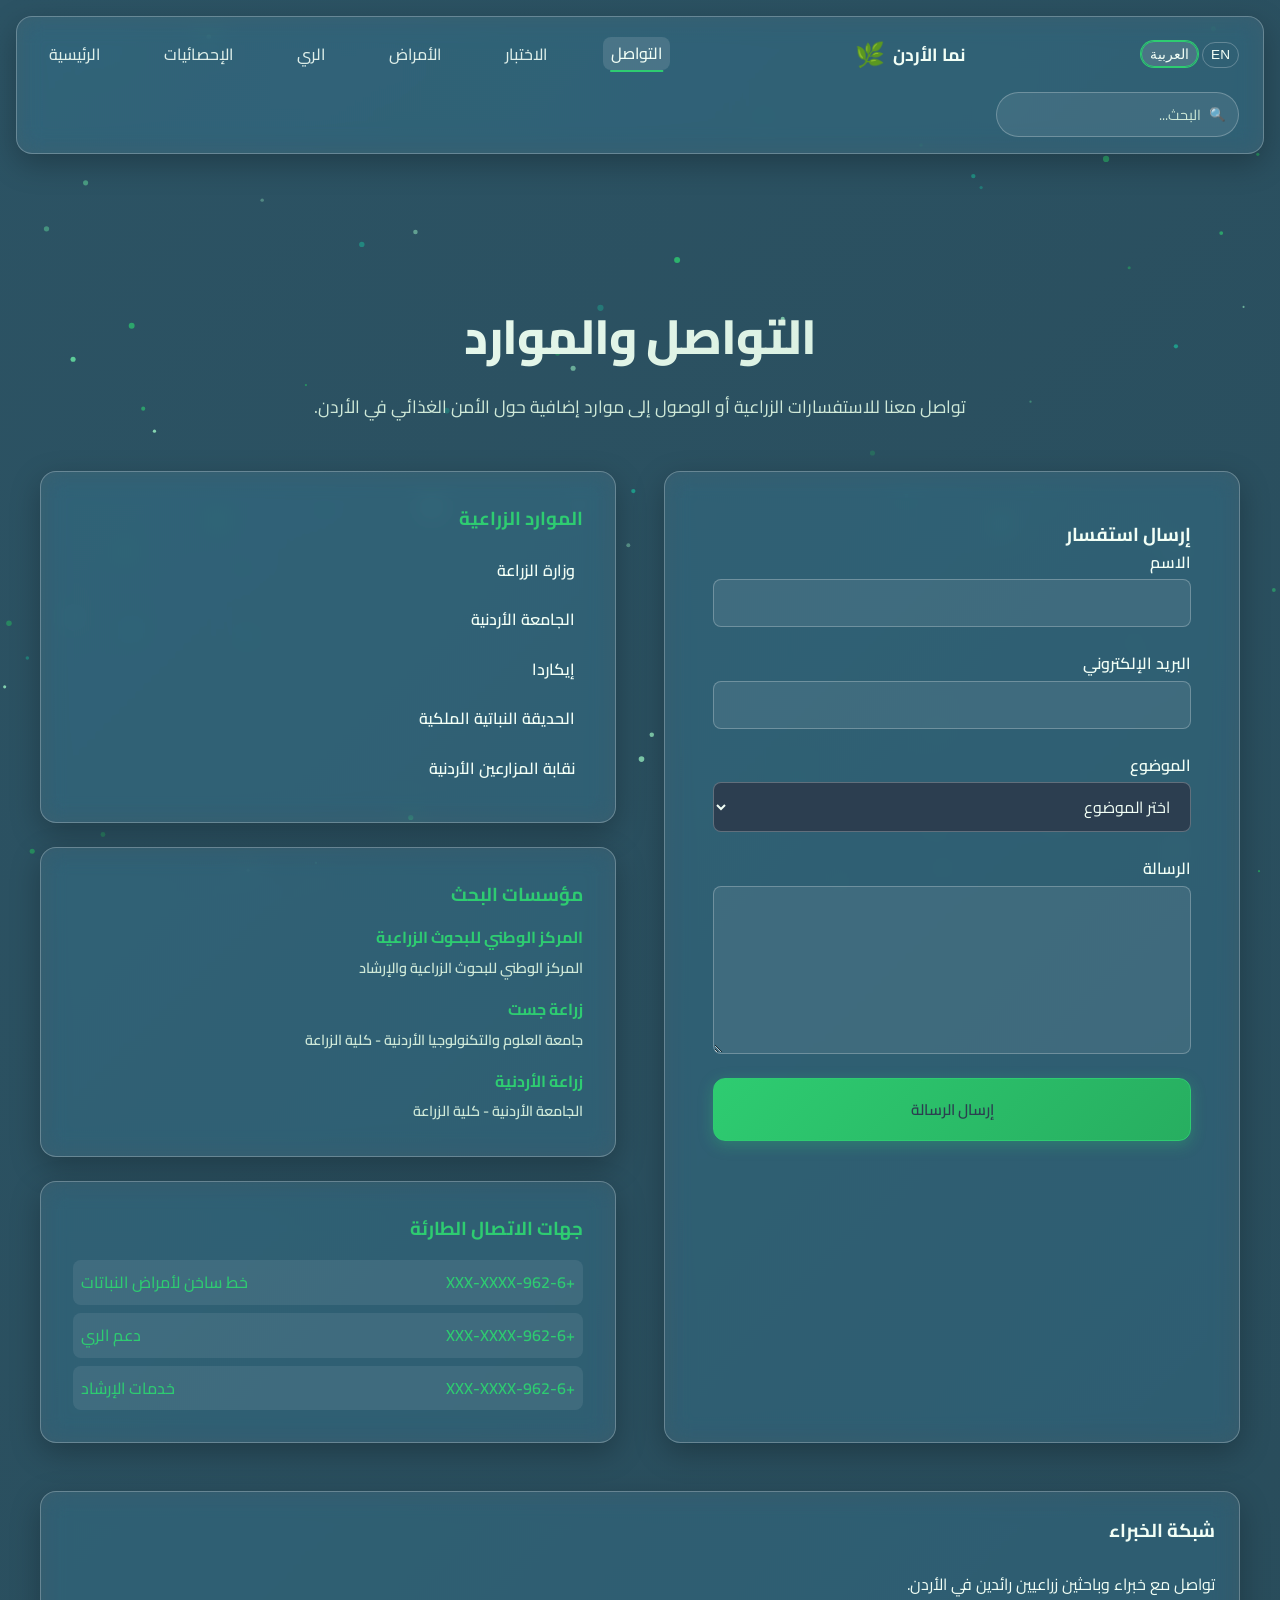
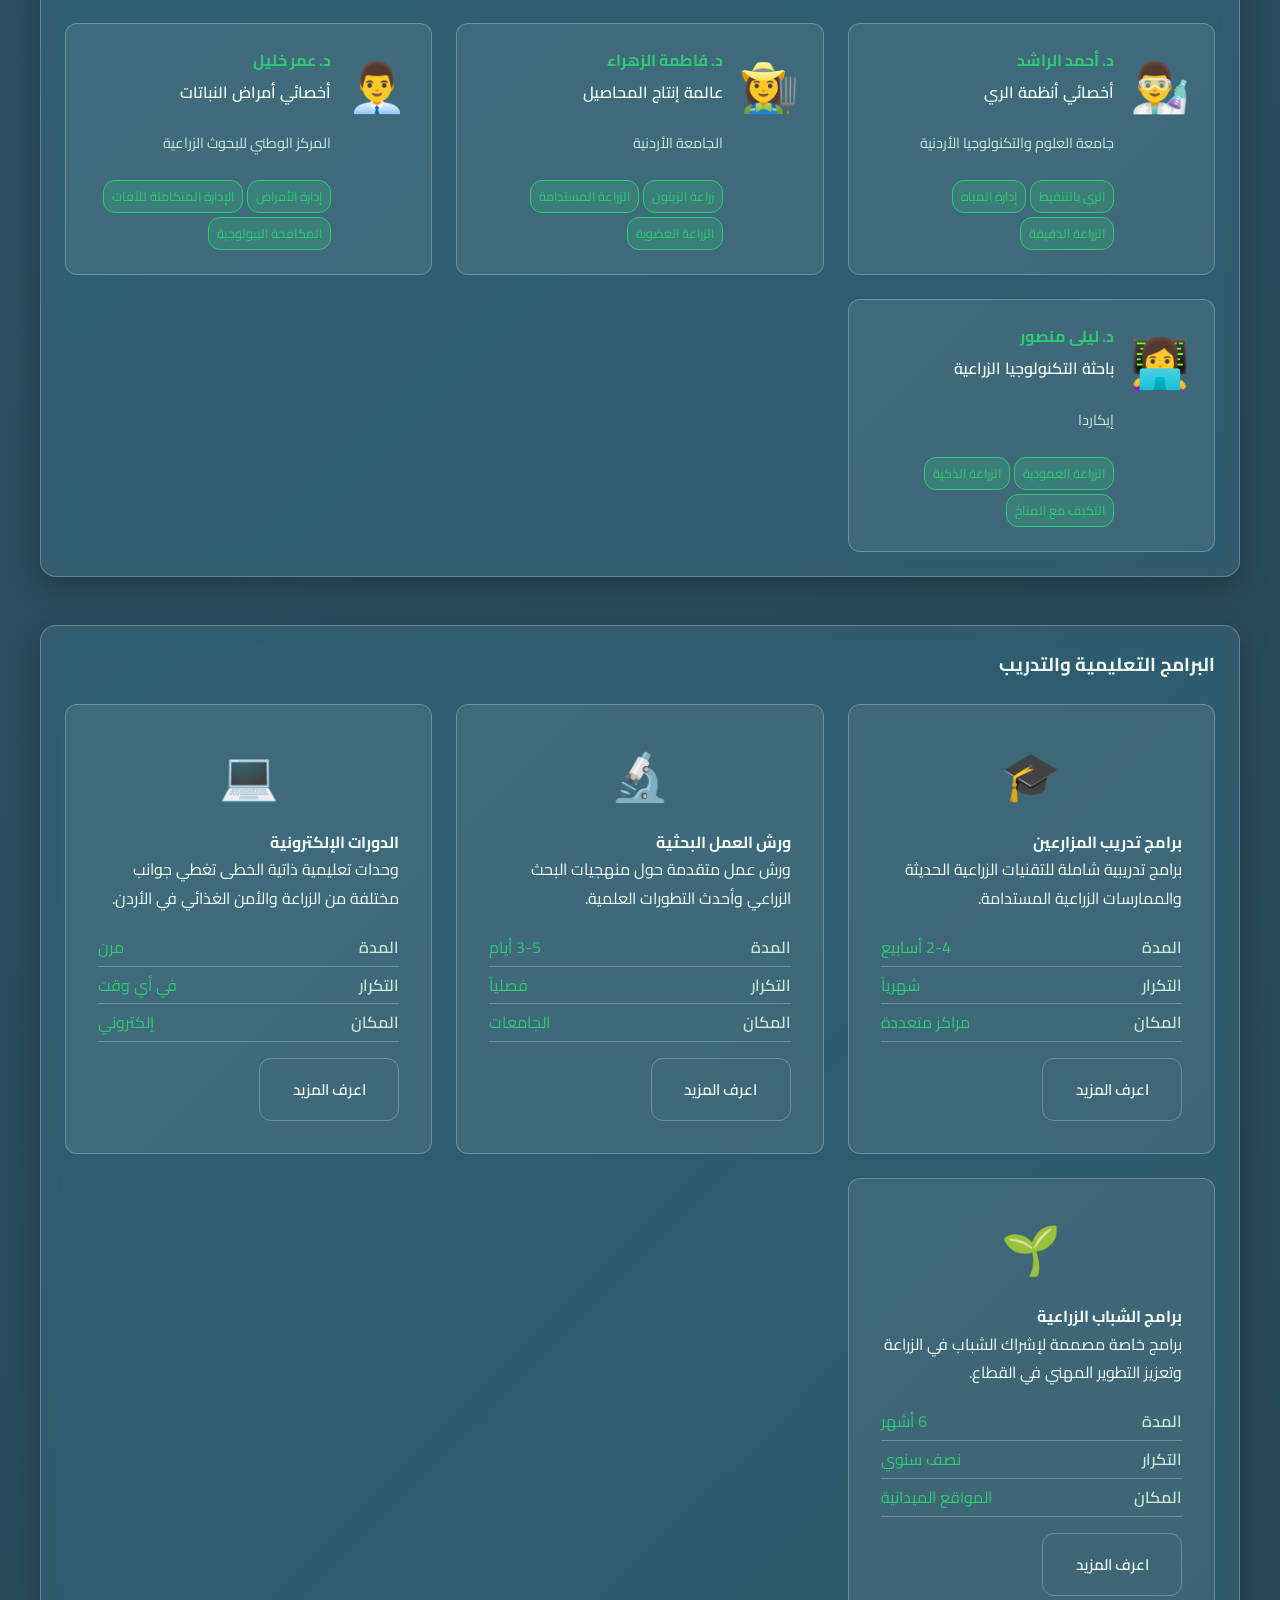
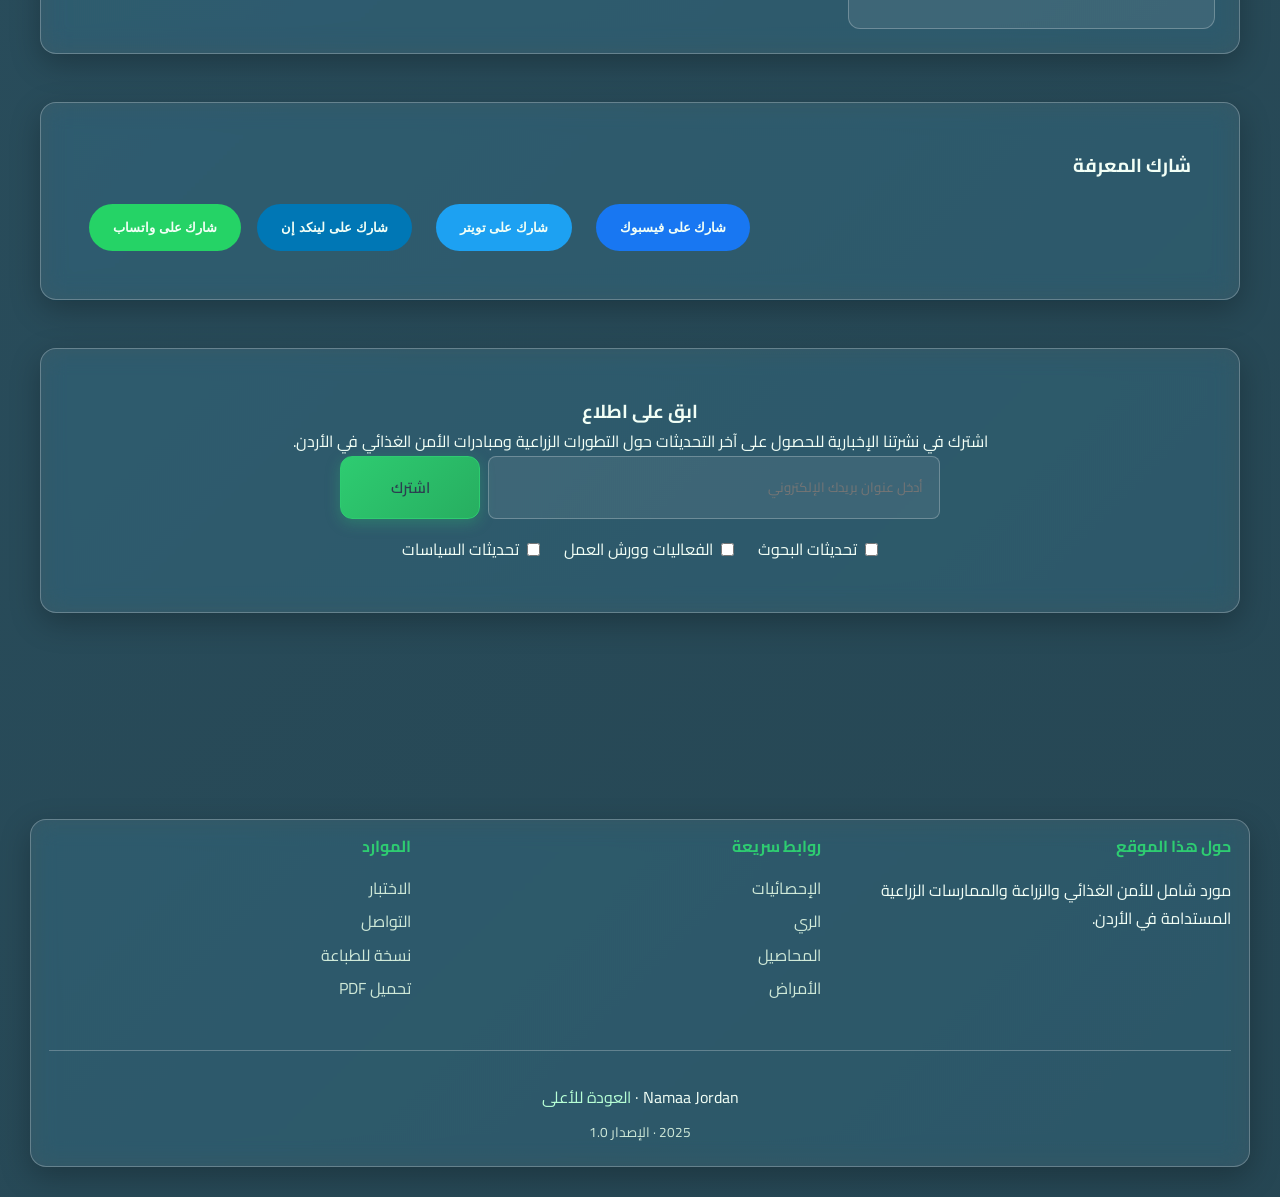
==== commit 3d6cfa99: "Add files via upload" ====
--- a/html/contact.html
+++ b/html/contact.html
@@ -374,8 +374,6 @@
     </div>
   </footer>
 
-  <script src="../js/data-manager.js"></script>
-  <script src="../js/chart-manager.js"></script>
   <script src="../js/language-manager.js"></script>
   <script src="../js/app.js"></script>
 </body>
--- a/css/style.css
+++ b/css/style.css
@@ -8,25 +8,25 @@
   --acc2: #27ae60; /* Secondary green */
   --acc3: #1abc9c; /* Teal accent */
   --warning: #f39c12; /* Orange */
-  --danger: #e74c3c; /* Red */
+  --danger: #fc8275; /* Red */
   --info: #3498db; /* Blue */
-  
+
   /* Glass morphism */
-  --glass-bg: rgba(255,255,255,0.08);
-  --glass-brd: rgba(255,255,255,0.25);
-  --glass-hover: rgba(255,255,255,0.12);
-  
+  --glass-bg: rgba(255, 255, 255, 0.08);
+  --glass-brd: rgba(255, 255, 255, 0.25);
+  --glass-hover: rgba(255, 255, 255, 0.12);
+
   /* Typography */
   --text: #f2fff6;
   --text-muted: #cfe9d8;
   --text-dark: #2c3e50;
   --text-light: #ecf0f1;
-  
+
   /* Shadows */
-  --shadow-sm: 0 2px 10px rgba(0,0,0,0.1);
-  --shadow: 0 10px 30px rgba(0,0,0,0.25);
-  --shadow-lg: 0 20px 60px rgba(0,0,0,0.35);
-  
+  --shadow-sm: 0 2px 10px rgba(0, 0, 0, 0.1);
+  --shadow: 0 10px 30px rgba(0, 0, 0, 0.25);
+  --shadow-lg: 0 20px 60px rgba(0, 0, 0, 0.35);
+
   /* Spacing */
   --space-xs: 0.25rem;
   --space-sm: 0.5rem;
@@ -34,13 +34,13 @@
   --space-lg: 1.5rem;
   --space-xl: 2rem;
   --space-2xl: 3rem;
-  
+
   /* Breakpoints */
   --mobile: 480px;
   --tablet: 768px;
   --desktop: 1024px;
   --wide: 1440px;
-  
+
   /* Animations */
   --transition: all 0.3s cubic-bezier(0.4, 0, 0.2, 1);
   --transition-fast: all 0.15s ease;
@@ -48,7 +48,9 @@
 }
 
 /* Reset and Base Styles */
-*, *::before, *::after {
+*,
+*::before,
+*::after {
   box-sizing: border-box;
   margin: 0;
   padding: 0;
@@ -62,7 +64,8 @@
 body {
   height: 100%;
   color: var(--text);
-  font-family: 'Poppins', 'Cairo', system-ui, -apple-system, 'Segoe UI', Roboto, Arial, sans-serif;
+  font-family: "Poppins", "Cairo", system-ui, -apple-system, "Segoe UI", Roboto,
+    Arial, sans-serif;
   font-weight: 400;
   line-height: 1.6;
   background: linear-gradient(-45deg, var(--bg1), var(--bg2), var(--bg3));
@@ -74,9 +77,15 @@
 }
 
 @keyframes bgShift {
-  0% { background-position: 0% 50%; }
-  50% { background-position: 100% 50%; }
-  100% { background-position: 0% 50%; }
+  0% {
+    background-position: 0% 50%;
+  }
+  50% {
+    background-position: 100% 50%;
+  }
+  100% {
+    background-position: 0% 50%;
+  }
 }
 
 /* Particles Canvas */
@@ -133,8 +142,12 @@
 }
 
 @keyframes pulse {
-  0% { transform: scale(1); }
-  100% { transform: scale(1.05); }
+  0% {
+    transform: scale(1);
+  }
+  100% {
+    transform: scale(1.05);
+  }
 }
 
 .nav-menu {
@@ -163,7 +176,7 @@
 }
 
 .nav-menu a::after {
-  content: '';
+  content: "";
   position: absolute;
   bottom: -2px;
   left: 50%;
@@ -293,7 +306,11 @@
 }
 
 .section.alt {
-  background: linear-gradient(to bottom, rgba(255,255,255,0.05), rgba(255,255,255,0));
+  background: linear-gradient(
+    to bottom,
+    rgba(255, 255, 255, 0.05),
+    rgba(255, 255, 255, 0)
+  );
 }
 
 .container {
@@ -356,8 +373,13 @@
 }
 
 @keyframes gradientShift {
-  0%, 100% { background-position: 0% 50%; }
-  50% { background-position: 100% 50%; }
+  0%,
+  100% {
+    background-position: 0% 50%;
+  }
+  50% {
+    background-position: 100% 50%;
+  }
 }
 
 .subtitle {
@@ -395,13 +417,18 @@
 }
 
 .btn::before {
-  content: '';
+  content: "";
   position: absolute;
   top: 0;
   left: -100%;
   width: 100%;
   height: 100%;
-  background: linear-gradient(90deg, transparent, rgba(255,255,255,0.1), transparent);
+  background: linear-gradient(
+    90deg,
+    transparent,
+    rgba(255, 255, 255, 0.1),
+    transparent
+  );
   transition: var(--transition-slow);
 }
 
@@ -454,15 +481,30 @@
   box-shadow: var(--shadow);
 }
 
-.bubble:nth-child(2) { animation-delay: 1s; }
-.bubble:nth-child(3) { animation-delay: 2s; }
-.bubble:nth-child(4) { animation-delay: 3s; }
+.bubble:nth-child(2) {
+  animation-delay: 1s;
+}
+.bubble:nth-child(3) {
+  animation-delay: 2s;
+}
+.bubble:nth-child(4) {
+  animation-delay: 3s;
+}
 
 @keyframes float {
-  0%, 100% { transform: translateY(0) rotate(0deg); }
-  25% { transform: translateY(-8px) rotate(1deg); }
-  50% { transform: translateY(-15px) rotate(0deg); }
-  75% { transform: translateY(-8px) rotate(-1deg); }
+  0%,
+  100% {
+    transform: translateY(0) rotate(0deg);
+  }
+  25% {
+    transform: translateY(-8px) rotate(1deg);
+  }
+  50% {
+    transform: translateY(-15px) rotate(0deg);
+  }
+  75% {
+    transform: translateY(-8px) rotate(-1deg);
+  }
 }
 
 /* Enhanced Grid Layouts */
@@ -508,7 +550,7 @@
 
 .diseases-grid {
   display: grid;
-  grid-template-columns: repeat(auto-fit, minmax(350px, 1fr));
+  /* grid-template-columns: repeat(auto-fit, minmax(350px, 1fr)); */
   gap: var(--space-xl);
 }
 /* Card Components */
@@ -547,7 +589,7 @@
 }
 
 .stat-number {
-  font-size: 2.5rem;
+  font-size: 2rem;
   font-weight: 800;
   color: var(--acc1);
   display: block;
@@ -566,8 +608,14 @@
 }
 
 @keyframes countUp {
-  from { transform: scale(0.5); opacity: 0; }
-  to { transform: scale(1); opacity: 1; }
+  from {
+    transform: scale(0.5);
+    opacity: 0;
+  }
+  to {
+    transform: scale(1);
+    opacity: 1;
+  }
 }
 
 /* Water Stress Info */
@@ -613,14 +661,16 @@
 }
 
 .water-challenges li::before {
-  content: '⚠️';
+  content: "⚠️";
   position: absolute;
   left: 0;
   top: var(--space-xs);
 }
 
 /* Tab System */
-.category-tabs, .plant-categories .category-tabs, .disease-categories .category-tabs {
+.category-tabs,
+.plant-categories .category-tabs,
+.disease-categories .category-tabs {
   display: flex;
   gap: var(--space-sm);
   margin-bottom: var(--space-2xl);
@@ -647,11 +697,15 @@
   transform: translateY(-2px);
 }
 
-.crop-content, .plant-content, .disease-content {
+.crop-content,
+.plant-content,
+.disease-content {
   display: none;
 }
 
-.crop-content.active, .plant-content.active, .disease-content.active {
+.crop-content.active,
+.plant-content.active,
+.disease-content.active {
   display: block;
   animation: fadeInUp 0.5s ease;
 }
@@ -715,7 +769,7 @@
 }
 
 .method-benefits li::before {
-  content: '✓';
+  content: "✓";
   position: absolute;
   left: 0;
   color: var(--acc1);
@@ -726,6 +780,10 @@
 .jordan-valley-section {
   padding: var(--space-2xl);
   margin: var(--space-2xl) 0;
+  text-align: center;
+}
+.jordan-valley-section h3 {
+  margin-bottom: var(--space-md);
 }
 
 .valley-content {
@@ -738,8 +796,9 @@
 .map-placeholder {
   width: 300px;
   height: 200px;
-  background: linear-gradient(135deg, var(--acc1), var(--acc2));
-  border-radius: 12px;
+  background: linear-gradient(135deg, var(--bg2), var(--bg3));
+  box-shadow: var(--shadow);
+  border-radius: 20px 60px;
   position: relative;
   overflow: hidden;
 }
@@ -760,9 +819,18 @@
   transform: scale(1.05);
 }
 
-.region.north { top: 20px; left: 50px; }
-.region.middle { top: 80px; left: 80px; }
-.region.south { bottom: 20px; right: 50px; }
+.region.north {
+  top: 20px;
+  left: 50px;
+}
+.region.middle {
+  top: 80px;
+  left: 80px;
+}
+.region.south {
+  bottom: 20px;
+  right: 50px;
+}
 
 .valley-stats {
   display: flex;
@@ -959,7 +1027,8 @@
   border-radius: 16px;
 }
 
-.plant-front, .plant-back {
+.plant-front,
+.plant-back {
   position: absolute;
   inset: 0;
   display: flex;
@@ -974,12 +1043,20 @@
 }
 
 .plant-front {
-  background: linear-gradient(135deg, rgba(46, 204, 113, 0.25), rgba(39, 174, 96, 0.18));
+  background: linear-gradient(
+    135deg,
+    rgba(46, 204, 113, 0.25),
+    rgba(39, 174, 96, 0.18)
+  );
 }
 
 .plant-back {
   transform: rotateY(180deg);
-  background: linear-gradient(135deg, rgba(39, 174, 96, 0.25), rgba(46, 204, 113, 0.18));
+  background: linear-gradient(
+    135deg,
+    rgba(39, 174, 96, 0.25),
+    rgba(46, 204, 113, 0.18)
+  );
 }
 
 .plant-card.flip:hover .plant-front {
@@ -991,8 +1068,10 @@
 }
 
 .plant-image {
-  width: 80px;
-  height: 80px;
+  min-width: 80px;
+  max-width: 80px;
+  min-height: 80px;
+  max-height: 80px;
   border-radius: 50%;
   overflow: hidden;
   margin-bottom: var(--space-sm);
@@ -1004,7 +1083,8 @@
   object-fit: cover;
 }
 
-.scientific-tag, .scientific-name {
+.scientific-tag,
+.scientific-name {
   font-size: 0.85rem;
   color: var(--text-muted);
   font-style: italic;
@@ -1141,17 +1221,35 @@
   animation: levelPulse 3s ease-in-out infinite;
 }
 
-.level-1 { top: 0; animation-delay: 0s; }
-.level-2 { top: 50px; animation-delay: 0.5s; }
-.level-3 { top: 100px; animation-delay: 1s; }
-.level-4 { top: 150px; animation-delay: 1.5s; }
+.level-1 {
+  top: 0;
+  animation-delay: 0s;
+}
+.level-2 {
+  top: 50px;
+  animation-delay: 0.5s;
+}
+.level-3 {
+  top: 100px;
+  animation-delay: 1s;
+}
+.level-4 {
+  top: 150px;
+  animation-delay: 1.5s;
+}
 
 @keyframes levelPulse {
-  0%, 100% { opacity: 0.7; }
-  50% { opacity: 1; }
-}
-
-.plants, .led-lights {
+  0%,
+  100% {
+    opacity: 0.7;
+  }
+  50% {
+    opacity: 1;
+  }
+}
+
+.plants,
+.led-lights {
   font-size: 1.2rem;
 }
 
@@ -1166,8 +1264,13 @@
 }
 
 @keyframes waterFlow {
-  0%, 100% { opacity: 0.5; }
-  50% { opacity: 1; }
+  0%,
+  100% {
+    opacity: 0.5;
+  }
+  50% {
+    opacity: 1;
+  }
 }
 
 .tech-specs {
@@ -1196,7 +1299,7 @@
 /* Case Studies */
 .case-study-grid {
   display: grid;
-  grid-template-columns: repeat(auto-fit, minmax(350px, 1fr));
+  /* grid-template-columns: repeat(auto-fit, minmax(350px, 1fr)); */
   gap: var(--space-xl);
   margin: var(--space-2xl) 0;
 }
@@ -1278,6 +1381,15 @@
 .investment-future {
   margin: var(--space-2xl) 0;
 }
+.investment-stats,
+.future-potential {
+  margin-bottom: var(--space-2xl);
+}
+.investment-stats h3,
+.future-potential h3,.comparison-chart h3 {
+  text-align: center;
+  margin: var(--space-md) 0;
+}
 
 .investment-grid {
   display: grid;
@@ -1331,7 +1443,7 @@
 .comparison-table {
   display: grid;
   gap: 1px;
-  background: var(--glass-brd);
+  background: var(--bg1);
   border-radius: 12px;
   overflow: hidden;
 }
@@ -1457,7 +1569,7 @@
 }
 
 .detail-section li::before {
-  content: '•';
+  content: "•";
   position: absolute;
   left: 0;
   color: var(--acc1);
@@ -1541,7 +1653,7 @@
 }
 
 .strategy-methods li::before {
-  content: '→';
+  content: "→";
   position: absolute;
   left: 0;
   color: var(--acc1);
@@ -2056,8 +2168,12 @@
 }
 
 @keyframes spin {
-  0% { transform: rotate(0deg); }
-  100% { transform: rotate(360deg); }
+  0% {
+    transform: rotate(0deg);
+  }
+  100% {
+    transform: rotate(360deg);
+  }
 }
 
 /* Footer */
@@ -2142,13 +2258,13 @@
 
 .hover-raise:hover {
   transform: translateY(-6px);
-  box-shadow: 0 16px 40px rgba(0,0,0,0.35);
+  box-shadow: 0 16px 40px rgba(0, 0, 0, 0.35);
 }
 
 /* RTL Support */
 [dir="rtl"] body,
 [dir="rtl"] .subtitle {
-  font-family: 'Cairo', 'Poppins', system-ui;
+  font-family: "Cairo", "Poppins", system-ui;
 }
 
 [dir="rtl"] .nav-menu {
@@ -2169,19 +2285,19 @@
 }
 
 /* Responsive Design - Mobile First */
-@media (max-width: 480px) {
+@media (max-width: 780px) {
   .nav {
     padding: var(--space-sm) var(--space-md);
     flex-wrap: wrap;
   }
-  
+
   .nav-menu {
     display: none;
     position: absolute;
     top: 100%;
     left: 0;
     right: 0;
-    background: var(--glass-bg);
+    background: var(--bg1);
     backdrop-filter: blur(12px);
     border: 1px solid var(--glass-brd);
     border-radius: 12px;
@@ -2190,136 +2306,140 @@
     flex-direction: column;
     gap: var(--space-sm);
   }
-  
+
   .nav-menu.active {
     display: flex;
   }
-  
+
   .nav-toggle {
     display: flex;
   }
-  
+}
+@media (max-width: 480px) {
   .search-container {
     order: -1;
     width: 100%;
     margin-bottom: var(--space-sm);
   }
-  
+
   #searchInput {
     width: 100%;
   }
-  
+
   .section {
     padding: var(--space-2xl) var(--space-md);
   }
-  
+
   .hero-content {
     padding: var(--space-lg);
   }
-  
+
   .floating-stats {
     position: relative;
     bottom: auto;
     margin-top: var(--space-2xl);
   }
-  
+
   .stats-overview {
     grid-template-columns: repeat(2, 1fr);
   }
-  
+
   .charts-grid {
     grid-template-columns: 1fr;
   }
-  
+
   .irrigation-methods {
     grid-template-columns: 1fr;
   }
-  
+
   .valley-content {
     grid-template-columns: 1fr;
     text-align: center;
   }
-  
+
   .map-placeholder {
     width: 100%;
     max-width: 300px;
     margin: 0 auto;
   }
-  
+
   .featured-plant {
     grid-template-columns: 1fr;
     text-align: center;
   }
-  
+
   .plant-image-large {
     max-width: 250px;
     margin: 0 auto;
   }
-  
+
   .tech-demo {
     grid-template-columns: 1fr;
   }
-  
+
   .vertical-farm-animation {
     width: 250px;
   }
-  
+
   .contact-content {
     grid-template-columns: 1fr;
   }
-  
+
   .climate-content {
     grid-template-columns: 1fr;
   }
-  
+
   .water-stress-content {
     grid-template-columns: 1fr;
     text-align: center;
   }
-  
+
   .comparison-header,
   .comparison-row {
     grid-template-columns: 1fr;
     text-align: center;
   }
-  
+
   .comparison-metric {
     font-weight: 600;
     background: var(--glass-hover);
   }
+  .case-study-card {
+    width: 100%;
+  }
 }
 
 @media (max-width: 768px) {
   .section-title {
     font-size: clamp(1.8rem, 4vw, 2.5rem);
   }
-  
+
   .title {
     font-size: clamp(2rem, 5vw, 3rem);
   }
-  
+
   .stats-overview {
     grid-template-columns: repeat(2, 1fr);
   }
-  
+
   .charts-grid {
     grid-template-columns: 1fr;
   }
-  
+
   .benefit-card {
     flex-direction: column;
     text-align: center;
   }
-  
+
   .case-study-stats {
     flex-direction: column;
     text-align: center;
   }
-  
+
   .investment-grid {
     grid-template-columns: repeat(2, 1fr);
   }
-  
+
   .footer-content {
     grid-template-columns: 1fr;
     text-align: center;
@@ -2330,11 +2450,11 @@
   .container {
     max-width: 900px;
   }
-  
+
   .stats-overview {
     grid-template-columns: repeat(4, 1fr);
   }
-  
+
   .charts-grid {
     grid-template-columns: repeat(2, 1fr);
   }
@@ -2344,7 +2464,7 @@
   .container {
     max-width: 1200px;
   }
-  
+
   .section {
     padding: clamp(80px, 10vw, 140px) var(--space-xl);
   }
@@ -2356,17 +2476,19 @@
     background: white;
     color: black;
   }
-  
-  .nav, .floating-stats, .social-sharing {
+
+  .nav,
+  .floating-stats,
+  .social-sharing {
     display: none;
   }
-  
+
   .glass {
     background: white;
     border: 1px solid #ccc;
     box-shadow: none;
   }
-  
+
   .section {
     break-inside: avoid;
     page-break-inside: avoid;
@@ -2376,8 +2498,8 @@
 /* High Contrast Mode */
 @media (prefers-contrast: high) {
   :root {
-    --glass-bg: rgba(255,255,255,0.2);
-    --glass-brd: rgba(255,255,255,0.5);
+    --glass-bg: rgba(255, 255, 255, 0.2);
+    --glass-brd: rgba(255, 255, 255, 0.5);
     --text: #ffffff;
     --text-muted: #e0e0e0;
   }
@@ -2392,29 +2514,51 @@
     animation-iteration-count: 1 !important;
     transition-duration: 0.01ms !important;
   }
-  
+
   .bubble {
     animation: none;
   }
-  
+
   .cube {
     animation: none;
   }
 }
 
 /* Animations on scroll */
-.fade-up{opacity:0; transform: translateY(18px); transition: opacity .6s ease, transform .6s ease}
-.fade-up.in-view{opacity:1; transform: translateY(0)}
+.fade-up {
+  opacity: 0;
+  transform: translateY(18px);
+  transition: opacity 0.6s ease, transform 0.6s ease;
+}
+.fade-up.in-view {
+  opacity: 1;
+  transform: translateY(0);
+}
 
 /* Footer */
-.footer{margin:30px; padding:14px 18px; text-align:center}
-.footer .top{color:#b7ffd5}
+.footer {
+  margin: 30px;
+  padding: 14px 18px;
+  text-align: center;
+}
+.footer .top {
+  color: #b7ffd5;
+}
 
 /* RTL support */
-[dir="rtl"] body, [dir="rtl"] .subtitle{font-family:'Cairo','Poppins',system-ui}
-[dir="rtl"] .nav nav{flex-direction:row-reverse}
-[dir="rtl"] .nav a{margin-inline:0}
-[dir="rtl"] .cta{flex-direction:row-reverse}
+[dir="rtl"] body,
+[dir="rtl"] .subtitle {
+  font-family: "Cairo", "Poppins", system-ui;
+}
+[dir="rtl"] .nav nav {
+  flex-direction: row-reverse;
+}
+[dir="rtl"] .nav a {
+  margin-inline: 0;
+}
+[dir="rtl"] .cta {
+  flex-direction: row-reverse;
+}
 
 /* Additional Styles for New Pages */
 
@@ -2585,8 +2729,15 @@
   box-shadow: 0 0 0 2px rgba(46, 204, 113, 0.2);
 }
 
-.expert-network {
+.expert-network,
+.educational-programs {
   margin: var(--space-2xl) 0;
+  padding: var(--space-lg);
+}
+.expert-network h3,
+.expert-network p,
+.educational-programs h3 {
+  margin-bottom: var(--space-lg);
 }
 
 .experts-grid {
@@ -2686,6 +2837,9 @@
   padding: var(--space-xs) 0;
   border-bottom: 1px solid var(--glass-brd);
 }
+#subject {
+  background-color: var(--text-dark);
+}
 
 .detail-label {
   font-weight: 600;
@@ -2698,6 +2852,7 @@
 
 .newsletter-signup {
   margin: var(--space-2xl) 0;
+  padding: var(--space-2xl);
   text-align: center;
 }
 
@@ -2806,8 +2961,23 @@
 }
 
 /* Irrigation Page Specific Styles */
-.advanced-technologies {
+.advanced-technologies,
+.water-sources,
+.regional-stats,
+.quiz-intro,
+.quiz-topics,
+.learning-resources,
+.performance-analytics {
   margin: var(--space-2xl) 0;
+  padding: 10px;
+  text-align: center;
+}
+.advanced-technologies h3,
+.water-sources h3,
+.regional-stats h3,
+.quiz-topics h3 .learning-resources h3,
+.performance-analytics h3 {
+  margin-bottom: var(--space-md);
 }
 
 .tech-grid {
@@ -2898,16 +3068,16 @@
   .contact-content {
     grid-template-columns: 1fr;
   }
-  
+
   .newsletter-input-group {
     flex-direction: column;
   }
-  
+
   .newsletter-options {
     flex-direction: column;
     align-items: center;
   }
-  
+
   .quiz-stats {
     flex-direction: column;
     gap: var(--space-md);
@@ -2987,6 +3157,9 @@
   transform: scale(1.05);
 }
 
+.crop-info {
+  padding: var(--space-lg);
+}
 .greenhouse-crop-info {
   padding: var(--space-lg);
 }
@@ -3002,16 +3175,23 @@
   line-height: 1.6;
 }
 
-@media (max-width:600px){
-  .nav{padding:10px 12px}
-  .section{padding:60px 16px}
-  .scene{width:140px; height:140px}
-  
+@media (max-width: 600px) {
+  .nav {
+    padding: 10px 12px;
+  }
+  .section {
+    padding: 60px 16px;
+  }
+  .scene {
+    width: 140px;
+    height: 140px;
+  }
+
   .greenhouse-stats {
     grid-template-columns: 1fr;
     gap: var(--space-md);
   }
-  
+
   .greenhouse-crops-grid {
     grid-template-columns: 1fr;
     gap: var(--space-lg);
@@ -3100,7 +3280,7 @@
 }
 
 .medicinal-properties li::before {
-  content: '🌿';
+  content: "🌿";
   position: absolute;
   left: 0;
   top: var(--space-xs);
@@ -3181,22 +3361,22 @@
     grid-template-columns: 1fr;
     gap: var(--space-lg);
   }
-  
+
   .featured-plant {
     grid-template-columns: 1fr;
     text-align: center;
     gap: var(--space-lg);
   }
-  
+
   .plant-image-large {
     max-width: 250px;
     margin: 0 auto;
   }
-  
+
   .native-plants-grid {
     grid-template-columns: repeat(auto-fit, minmax(250px, 1fr));
   }
-  
+
   .plant-card {
     height: auto;
     min-height: 180px;
@@ -3313,7 +3493,7 @@
 }
 
 .conservation-actions li::before {
-  content: '🛡️';
+  content: "🛡️";
   position: absolute;
   left: 0;
   top: var(--space-xs);
@@ -3353,20 +3533,20 @@
     grid-template-columns: 1fr;
     gap: var(--space-md);
   }
-  
+
   .conservation-item {
     padding: var(--space-md);
   }
-  
+
   .conservation-icon {
     font-size: 2.5rem;
   }
-  
+
   .endangered-plant-content {
     grid-template-columns: 1fr;
     text-align: center;
   }
-  
+
   .endangered-plant-content img {
     max-width: 200px;
     margin: 0 auto;
